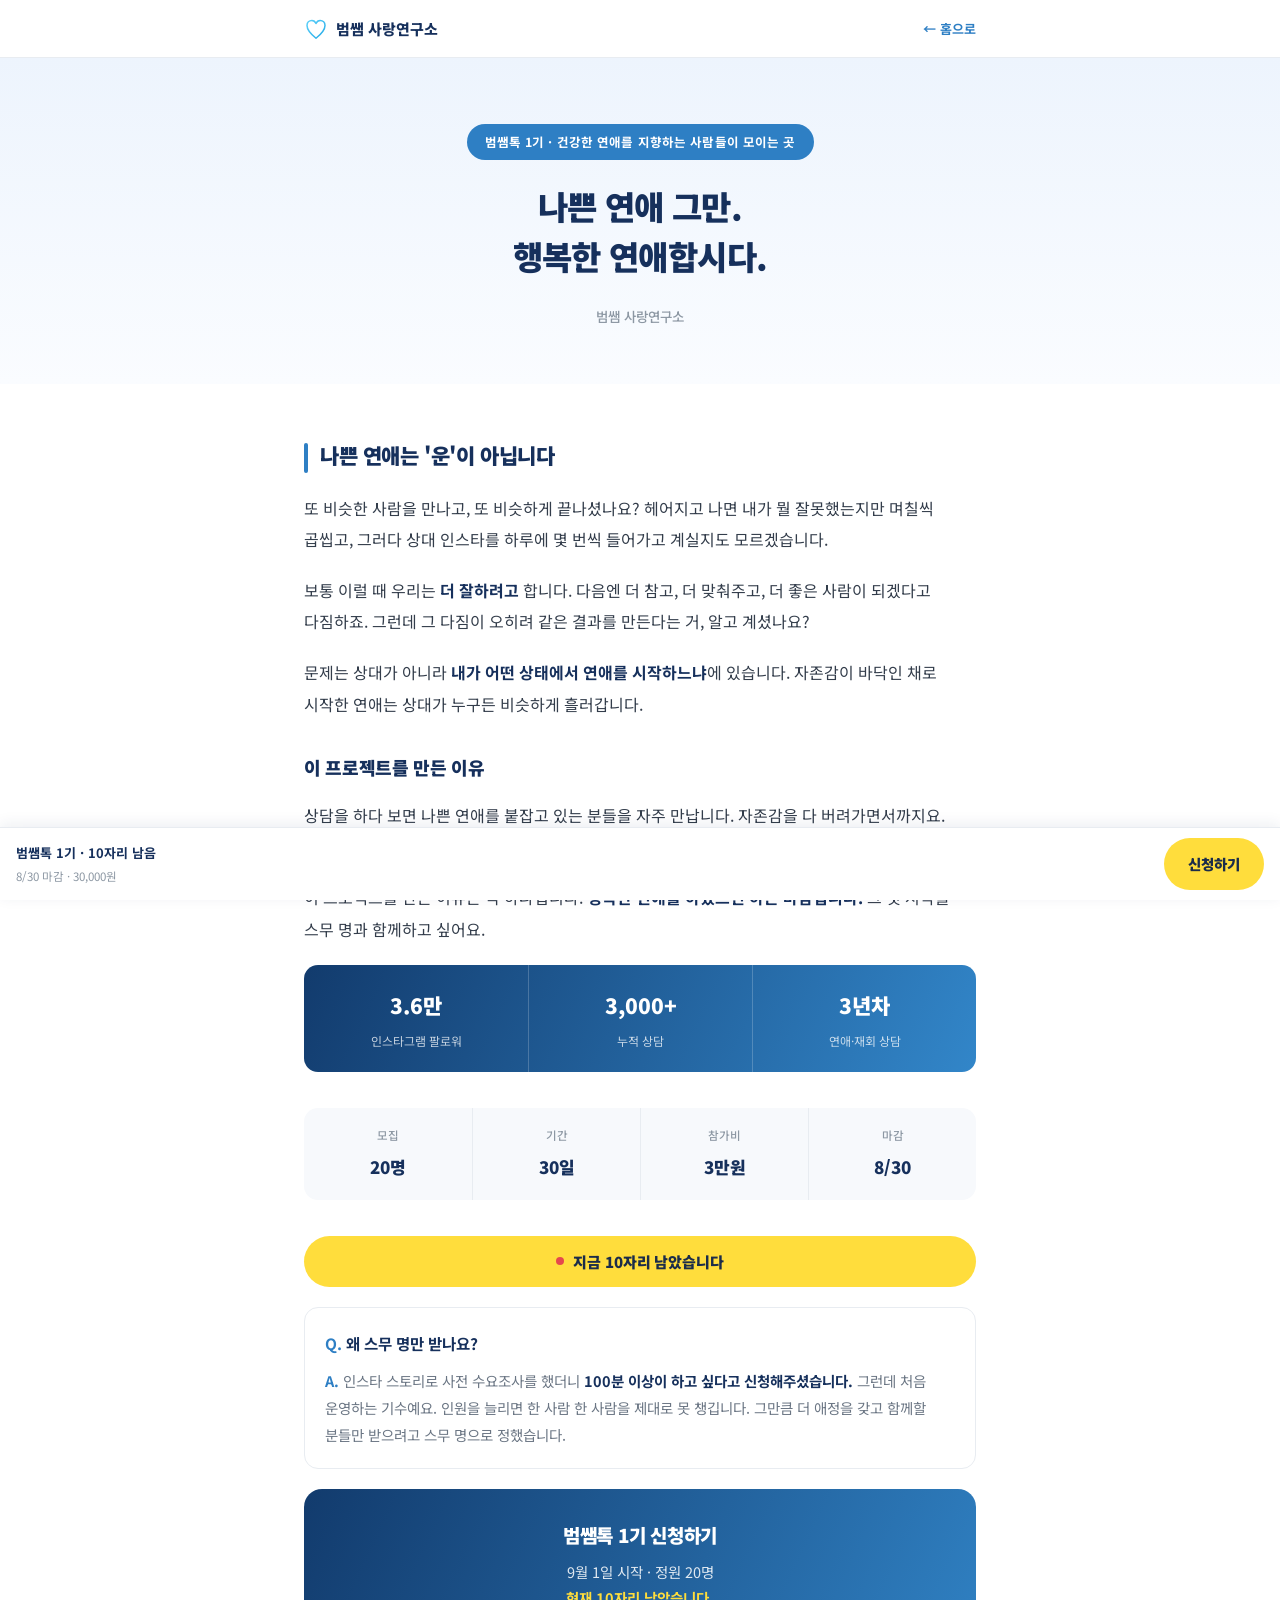
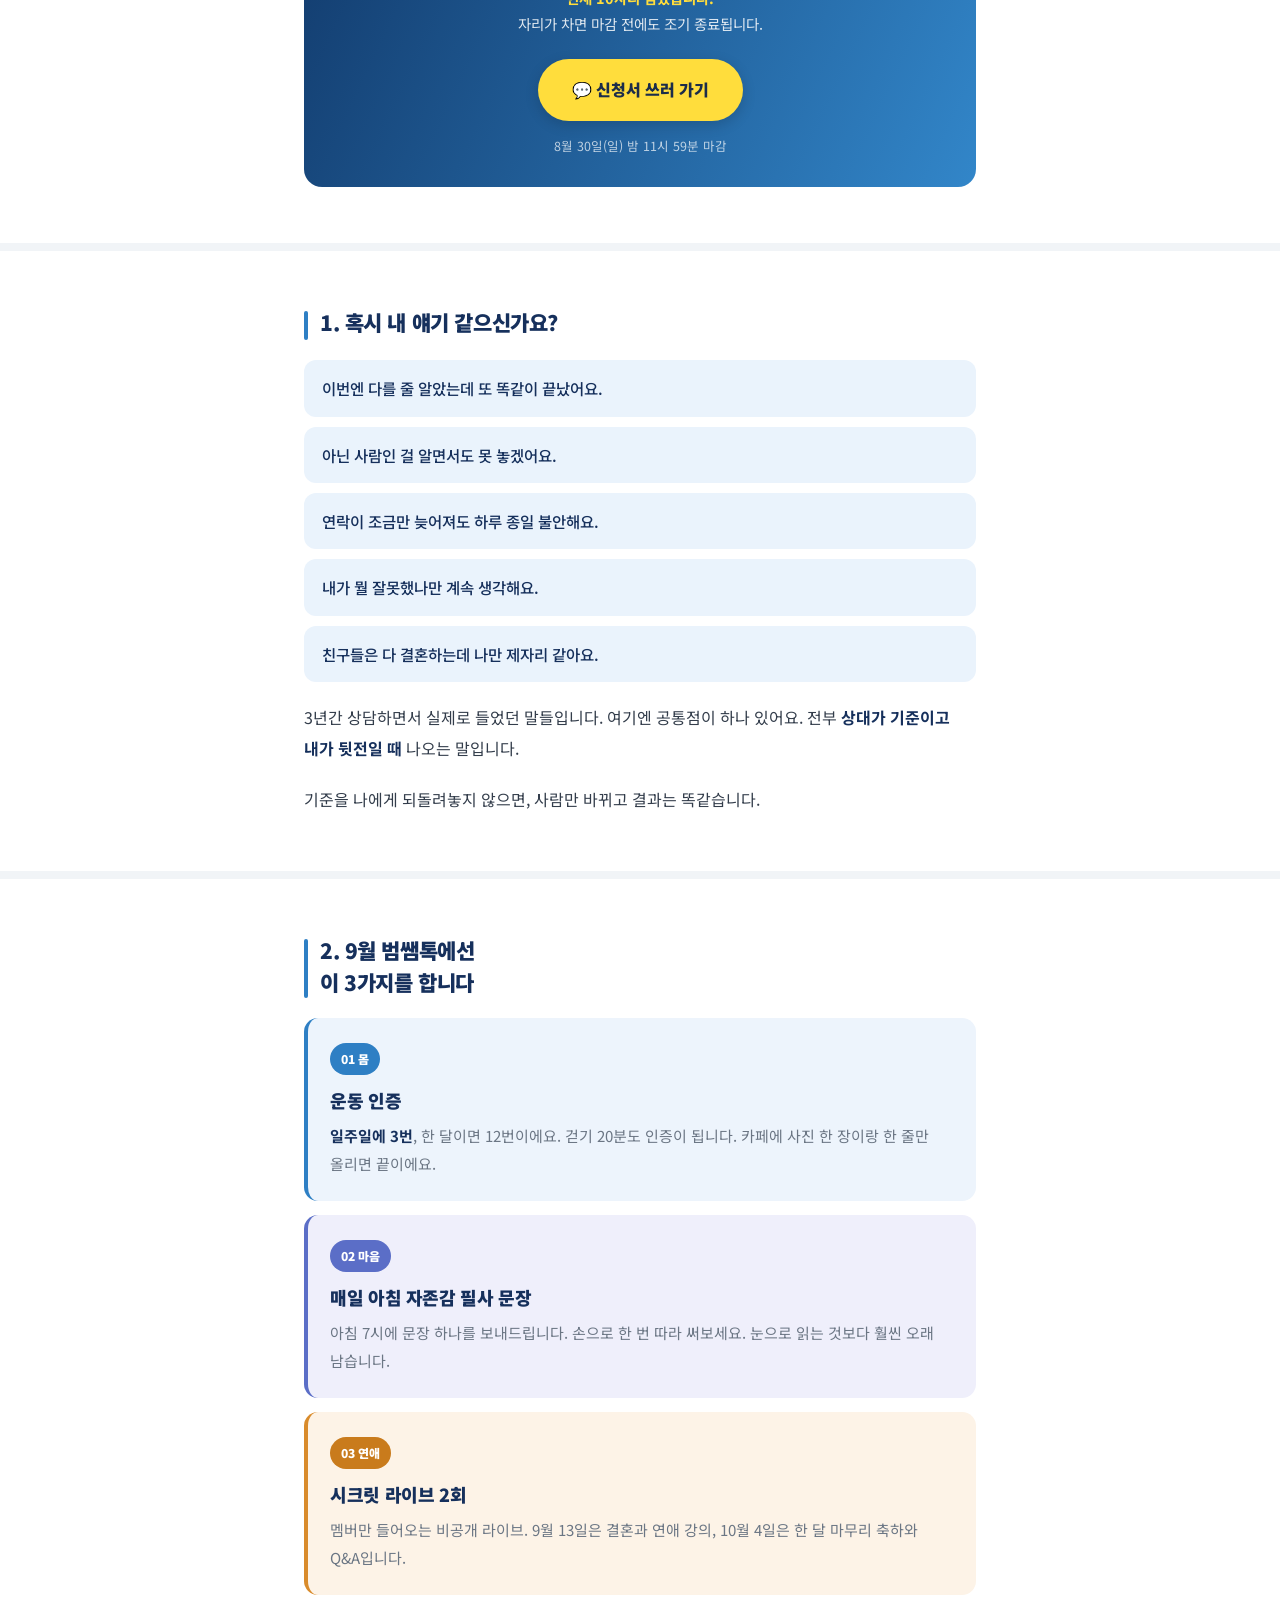
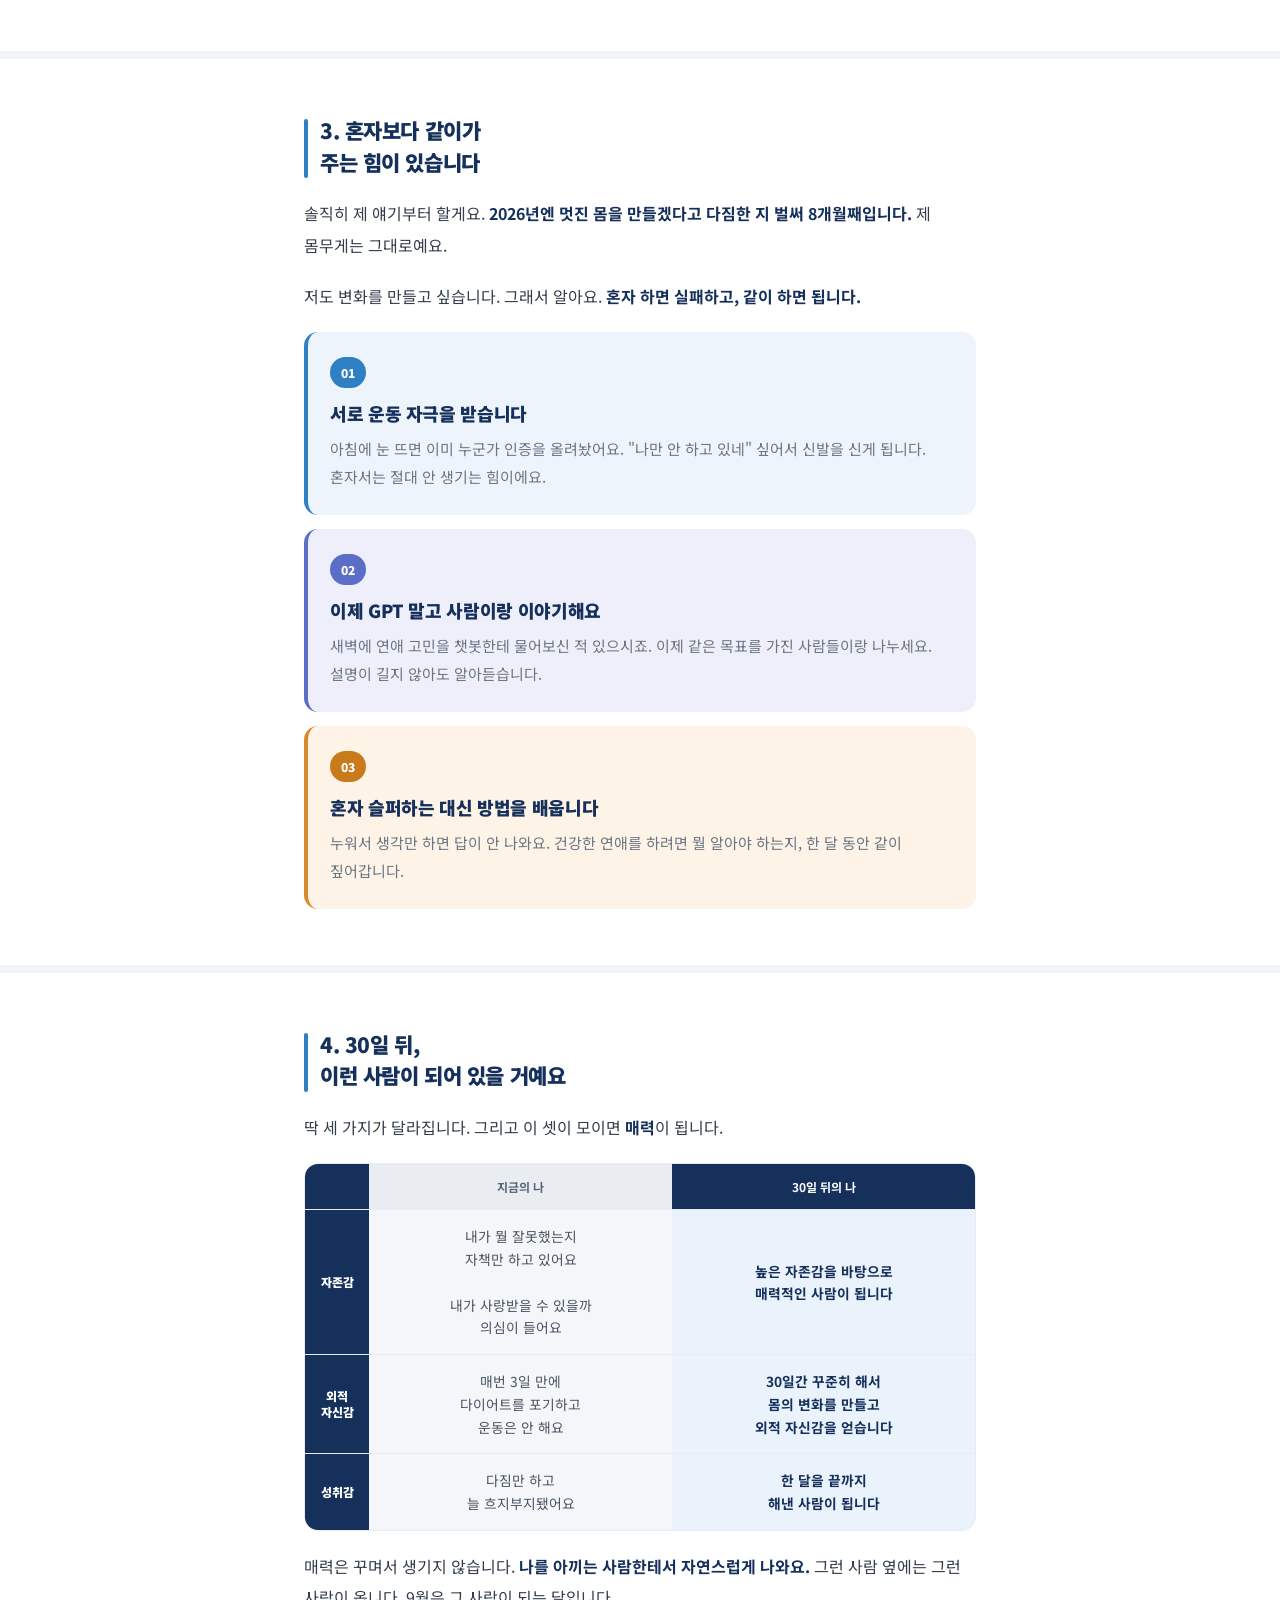
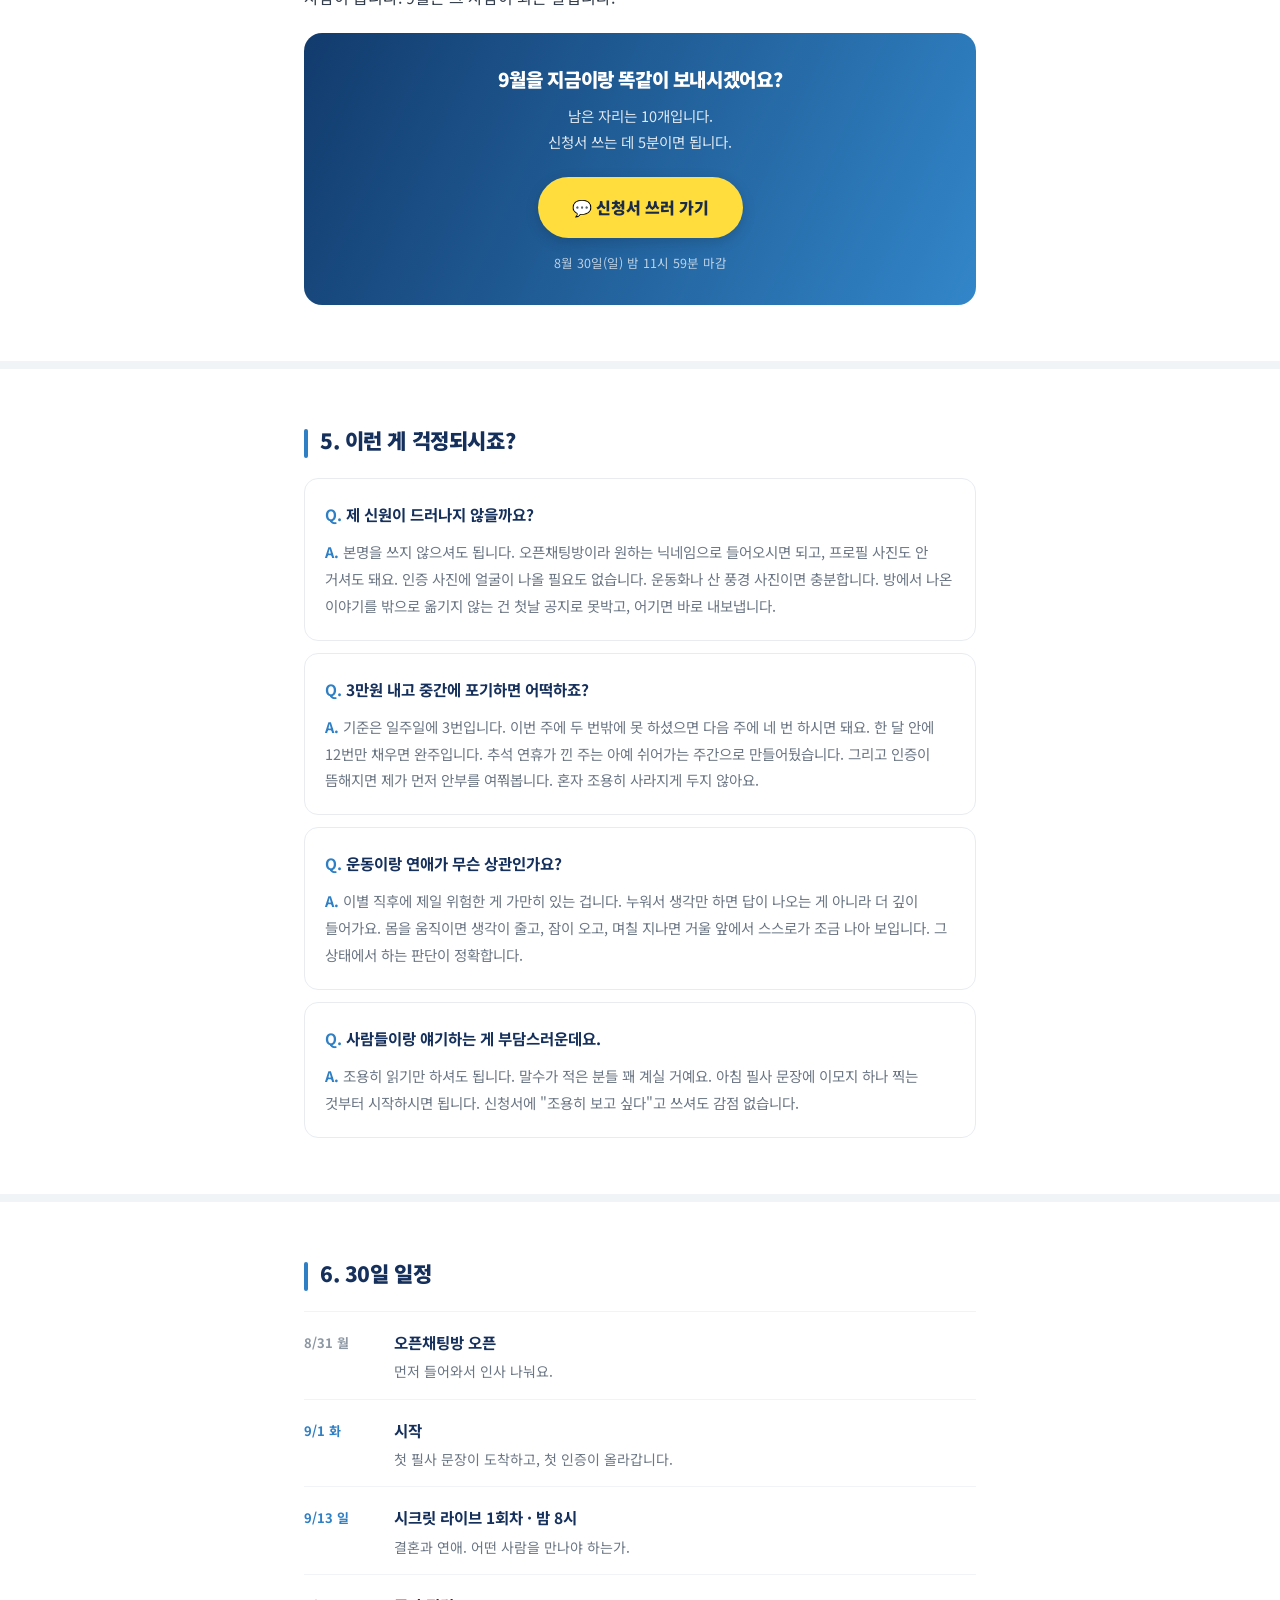
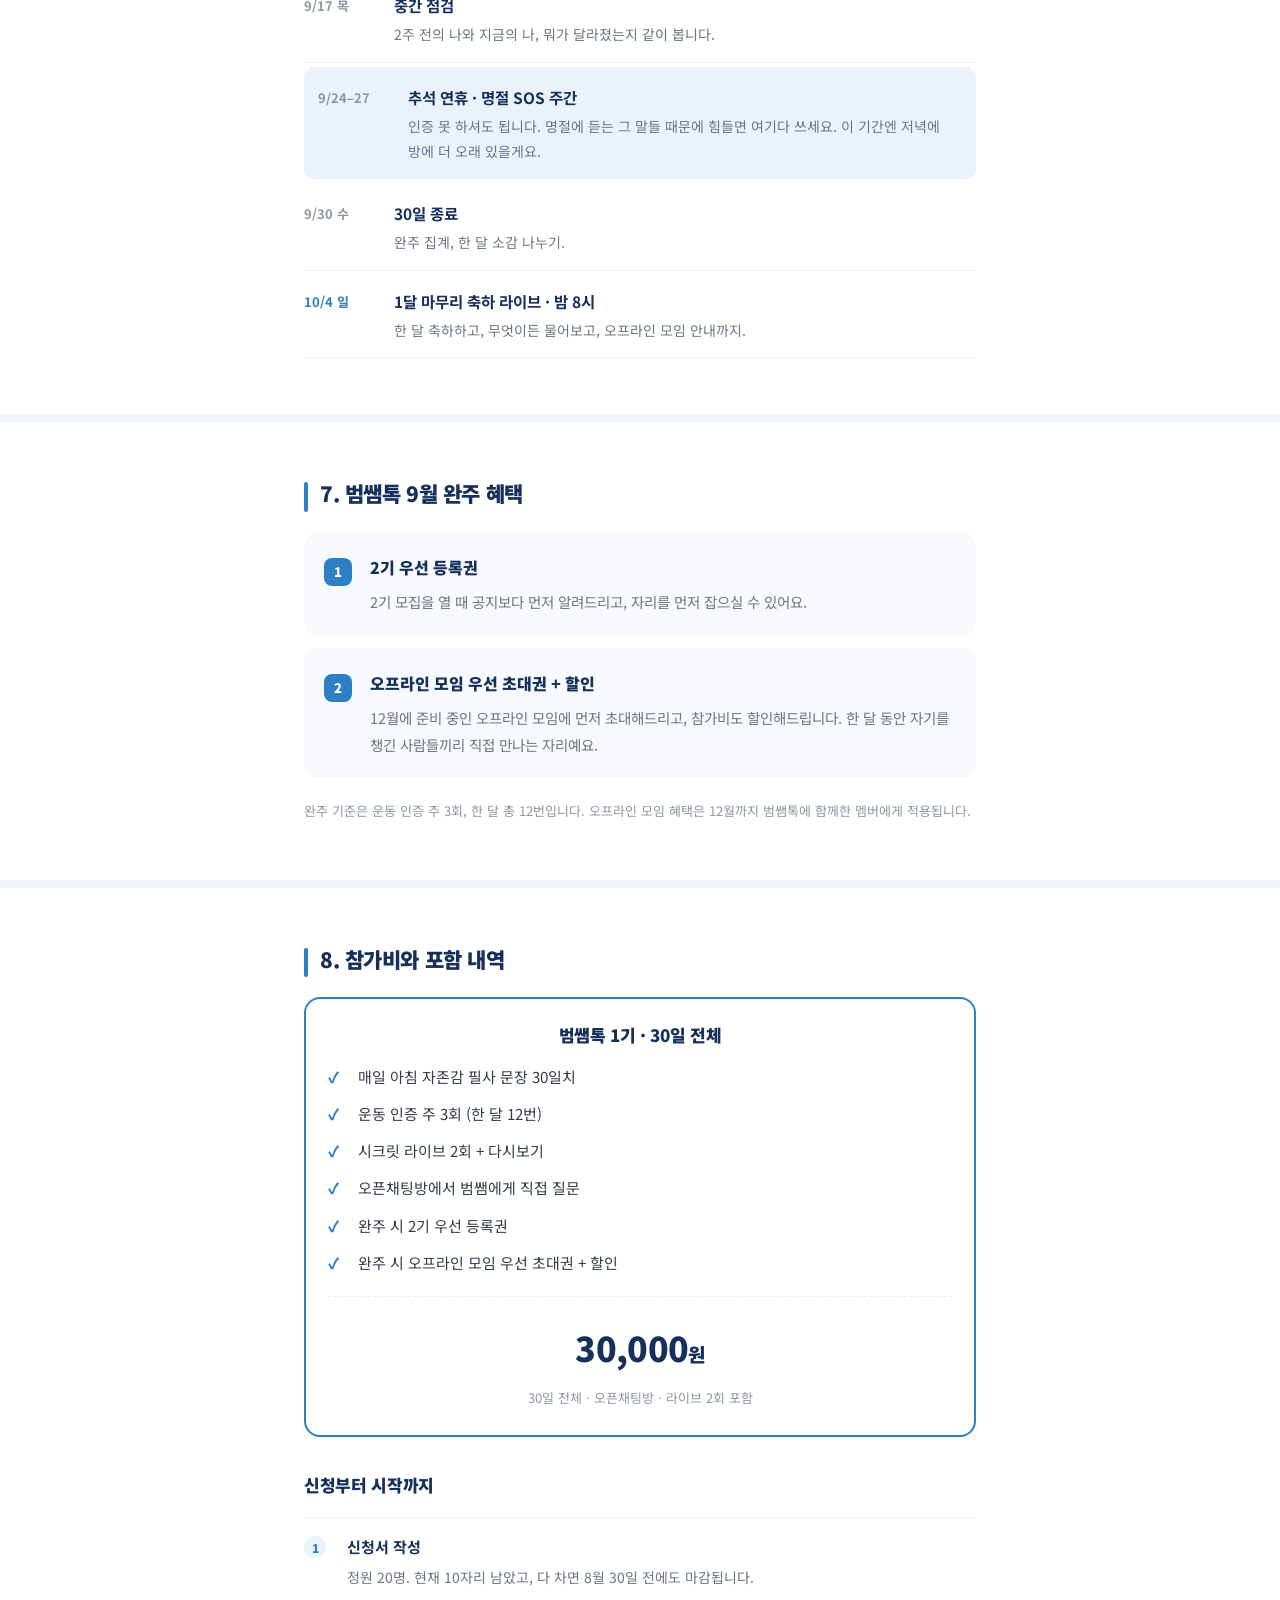
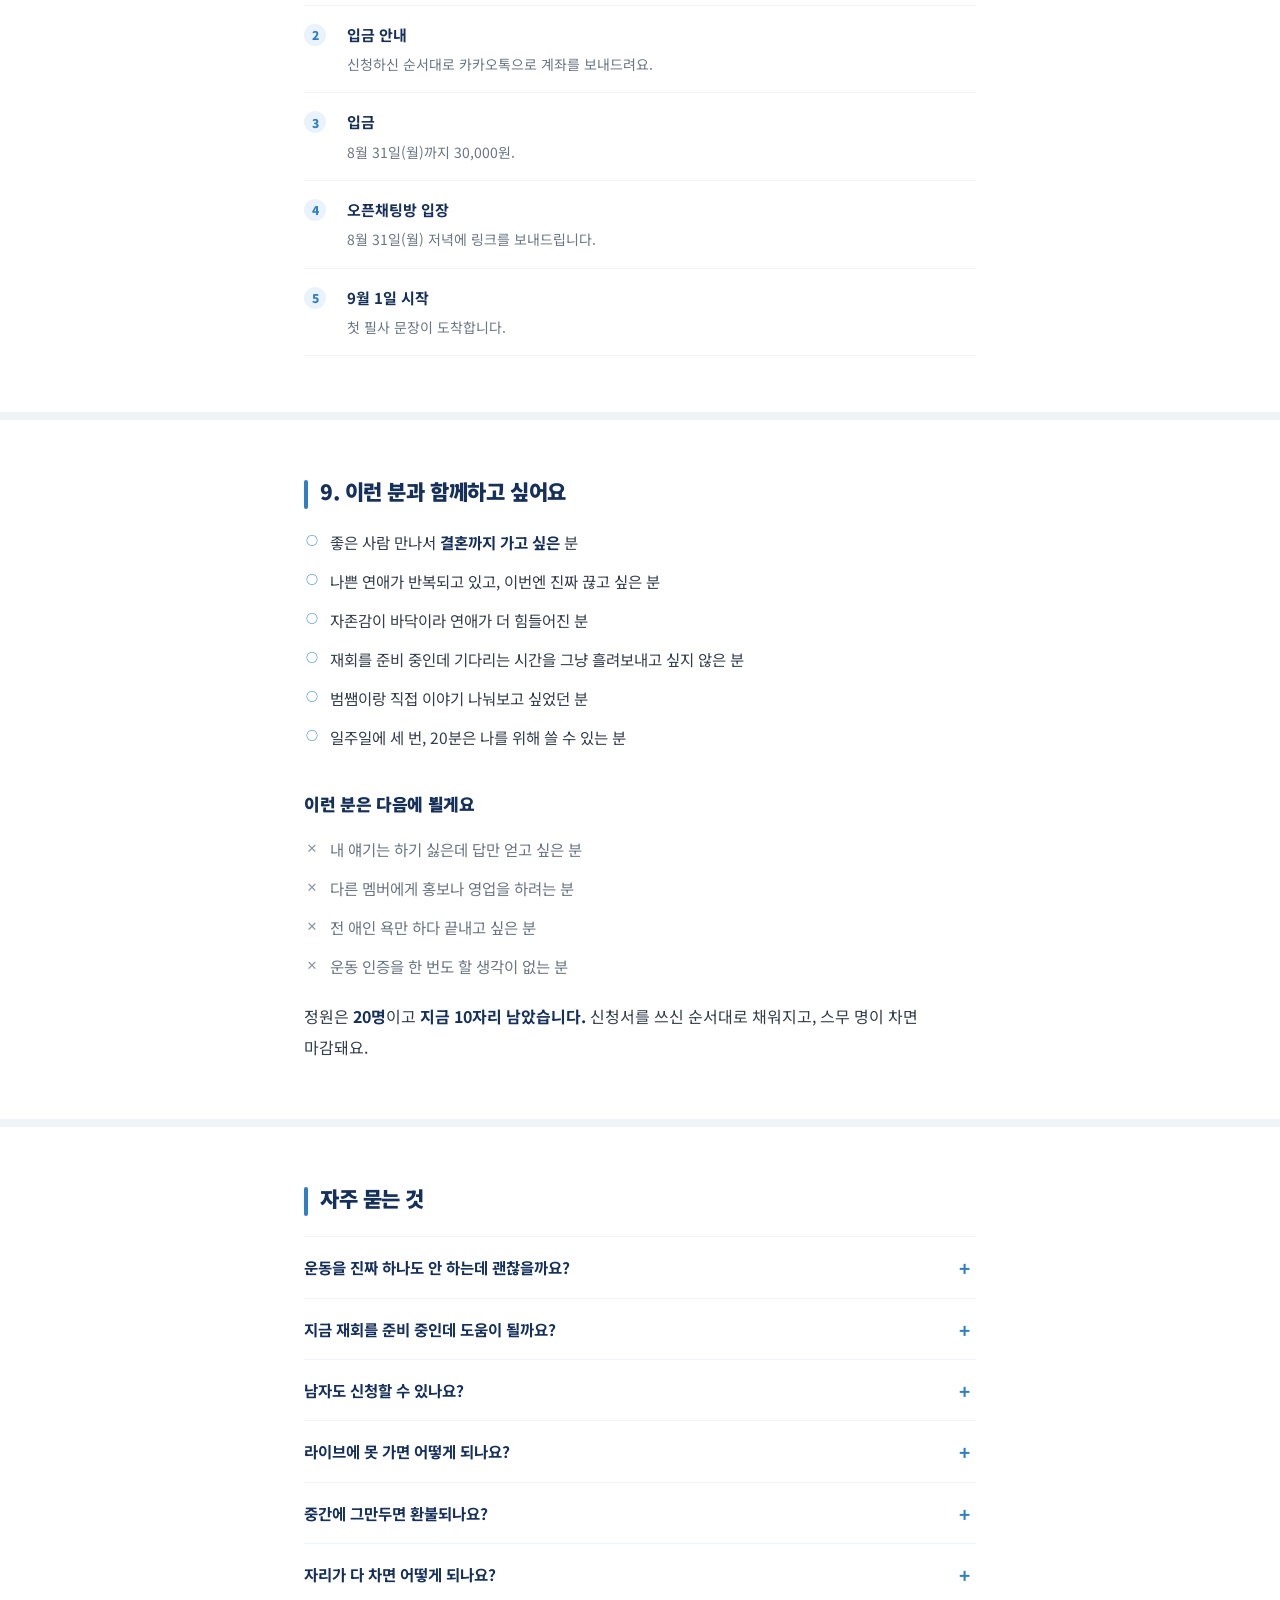
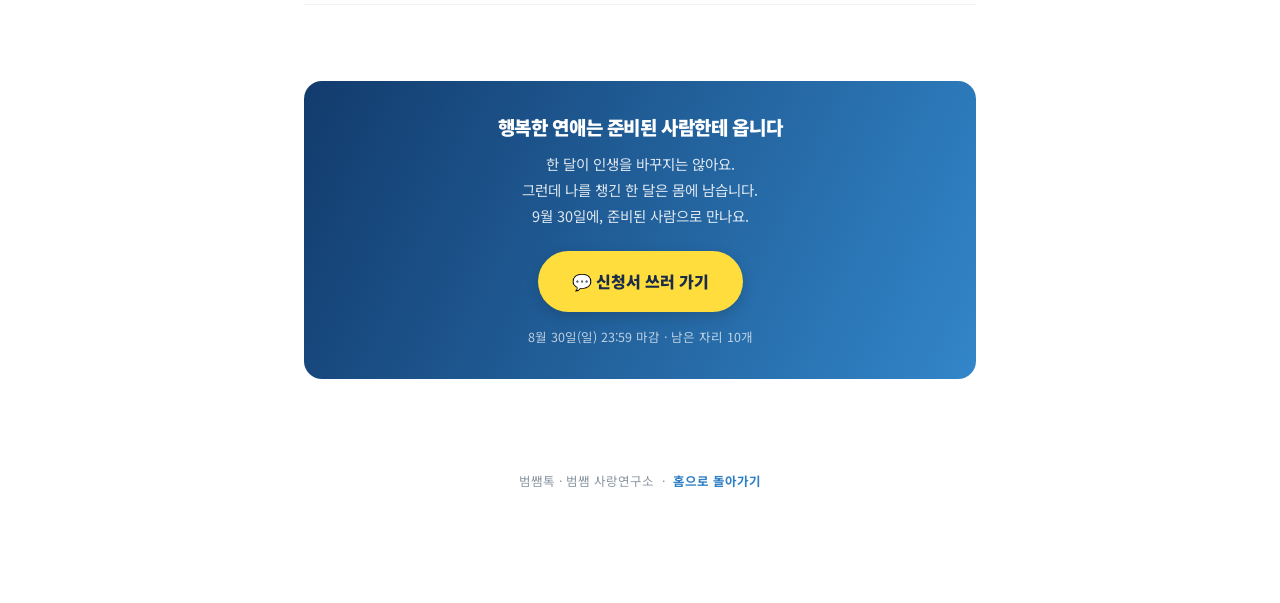
==== beomssamtalk.html @ 6a536688 "범쌤톡 1기 상세페이지 신규 등록 (홈 프로모 배너 + 메뉴 링크 추가)" ====
<!doctype html>
<html lang="ko">
<head>
<meta charset="utf-8">
<meta name="viewport" content="width=device-width,initial-scale=1">
<title>범쌤톡 1기 | 범쌤 사랑연구소</title>
<meta name="description" content="나쁜 연애 그만. 행복한 연애합시다. 범쌤톡 1기 — 30일 자존감 회복 챌린지. 정원 20명, 참가비 3만원.">
<link rel="preconnect" href="https://fonts.googleapis.com">
<link rel="preconnect" href="https://fonts.gstatic.com" crossorigin>
<link rel="stylesheet" href="https://fonts.googleapis.com/css2?family=Noto+Sans+KR:wght@400;500;700;900&display=swap">

<style>
:root{
  --bg:#FFFFFF;
  --hero-a:#EDF4FD;
  --hero-b:#FAFCFF;
  --navy:#16305C;
  --navy-deep:#102546;
  --blue:#2E7FC4;
  --blue-soft:#EAF3FC;
  --yellow:#FFDD3C;
  --yellow-ink:#1B2C4A;
  --ink:#333D4B;
  --gray:#6B7684;
  --gray-light:#8C97A3;
  --line:#E8ECF1;
  --line-soft:#F1F4F7;
  --card:#F7F9FC;
  --grad-a:#123B6D;
  --grad-b:#3286C9;
}

*{box-sizing:border-box;}
html{scroll-behavior:smooth;}
body{
  margin:0;background:var(--bg);color:var(--ink);
  font-family:"Noto Sans KR","Apple SD Gothic Neo",system-ui,sans-serif;
  font-weight:400;font-size:16px;line-height:1.95;
  -webkit-font-smoothing:antialiased;word-break:keep-all;
  padding-bottom:82px;
}
p{margin:0;}
h1,h2,h3{margin:0;font-weight:900;color:var(--navy);line-height:1.45;text-wrap:balance;letter-spacing:-.02em;}
strong{font-weight:700;color:var(--navy);}
a{color:inherit;}

/* ---------- 페이지 상단바 (사이트 복귀용) ---------- */
.pagebar{
  position:sticky;top:0;z-index:30;background:rgba(255,255,255,.92);backdrop-filter:blur(8px);
  border-bottom:1px solid var(--line);
}
.pagebar__inner{
  max-width:720px;margin:0 auto;padding:14px 24px;
  display:flex;align-items:center;justify-content:space-between;gap:12px;
}
.pagebar__brand{display:flex;align-items:center;gap:8px;text-decoration:none;color:var(--navy);font-weight:800;font-size:15px;}
.pagebar__brand svg{width:24px;height:24px;flex:none;}
.pagebar__back{font-size:13px;font-weight:700;color:var(--blue);text-decoration:none;white-space:nowrap;}

.wrap{max-width:720px;margin:0 auto;padding:0 24px;}
.blk{display:flex;flex-direction:column;gap:20px;}
.blk-sm{display:flex;flex-direction:column;gap:12px;}
section{padding:56px 0;}
.sep{height:8px;background:var(--line-soft);}

/* ---------- hero ---------- */
.hero{
  background:linear-gradient(180deg,var(--hero-a) 0%,var(--hero-b) 100%);
  padding:66px 24px 54px;text-align:center;
}
.hero h1{font-size:33px;line-height:1.5;}
.hero .who{
  margin-top:22px;font-size:13.5px;color:var(--gray-light);font-weight:500;
}
.hero .badge{
  display:inline-block;margin-bottom:22px;padding:8px 18px;border-radius:100px;
  background:var(--blue);color:#fff;font-size:12.5px;font-weight:700;letter-spacing:.01em;
  line-height:1.6;max-width:100%;
}
@media (max-width:420px){ .hero .badge{font-size:11.5px;padding:8px 14px;} }
@media (max-width:560px){ .hero h1{font-size:25px;} .hero{padding:52px 22px 44px;} }

/* ---------- section title ---------- */
.stitle{
  display:flex;align-items:flex-start;gap:12px;font-size:21px;font-weight:900;
  color:var(--navy);line-height:1.5;letter-spacing:-.02em;
}
.stitle::before{
  content:"";flex:none;width:4px;align-self:stretch;min-height:1.4em;
  background:var(--blue);border-radius:2px;margin-top:.18em;
}
@media (max-width:560px){ .stitle{font-size:19px;} }

/* ---------- cta box ---------- */
.ctabox{
  background:linear-gradient(115deg,var(--grad-a) 0%,var(--grad-b) 100%);
  border-radius:18px;padding:32px 26px 30px;text-align:center;
}
.ctabox h3{color:#fff;font-size:19px;font-weight:900;}
.ctabox p{margin-top:10px;color:rgba(255,255,255,.86);font-size:14.5px;line-height:1.8;}
.ybtn{
  display:inline-flex;align-items:center;justify-content:center;gap:8px;
  margin-top:22px;background:var(--yellow);color:var(--yellow-ink);
  font-weight:900;font-size:16px;padding:15px 34px;border-radius:100px;
  text-decoration:none;transition:transform .18s ease,box-shadow .18s ease;
  box-shadow:0 4px 14px rgba(0,0,0,.16);
}
.ybtn:hover{transform:translateY(-2px);box-shadow:0 8px 20px rgba(0,0,0,.22);}
.ybtn:focus-visible{outline:3px solid #fff;outline-offset:2px;}
.ctabox .tiny{margin-top:14px;font-size:12.5px;color:rgba(255,255,255,.7);}

/* ---------- seats left ---------- */
.seats{
  display:flex;align-items:center;justify-content:center;gap:9px;
  background:var(--yellow);color:var(--yellow-ink);
  border-radius:100px;padding:11px 20px;font-size:15px;font-weight:900;
  letter-spacing:-.01em;
}
.seats .dot{
  width:8px;height:8px;border-radius:50%;background:#E5484D;flex:none;
  animation:blip 1.6s ease-in-out infinite;
}
@keyframes blip{0%,100%{opacity:1}50%{opacity:.35}}
@media (prefers-reduced-motion: reduce){ .seats .dot{animation:none;} }

/* ---------- info strip ---------- */
.strip{
  display:grid;grid-template-columns:repeat(4,1fr);
  background:var(--card);border-radius:14px;overflow:hidden;
}
.strip div{padding:16px 8px;text-align:center;}
.strip div + div{border-left:1px solid var(--line);}
.strip dt{font-size:11.5px;color:var(--gray-light);font-weight:500;}
.strip dd{margin:4px 0 0;font-size:17px;font-weight:900;color:var(--navy);}
@media (max-width:560px){
  .strip{grid-template-columns:repeat(2,1fr);}
  .strip div:nth-child(3){border-left:none;}
  .strip div:nth-child(n+3){border-top:1px solid var(--line);}
}

/* ---------- quote lines ---------- */
.qline{
  background:var(--blue-soft);border-radius:12px;padding:15px 18px;
  font-size:15.5px;font-weight:500;color:var(--navy);line-height:1.7;
}
.qline + .qline{margin-top:10px;}

/* ---------- numbered cards ---------- */
.ncards{display:flex;flex-direction:column;gap:14px;}
.ncard{
  background:var(--card);border-radius:14px;padding:24px 22px;
}
.ncard .n{
  display:inline-block;background:var(--navy);color:#fff;
  font-size:12px;font-weight:900;padding:4px 11px;border-radius:100px;
}
.ncard h3{margin-top:12px;font-size:18px;}
.ncard p{margin-top:9px;font-size:15px;color:var(--gray);line-height:1.85;}

/* ---------- card color variants ---------- */
.ncard{border-left:4px solid transparent;}
.ncard.c1{background:#EDF4FC;border-left-color:#2E7FC4;}
.ncard.c1 .n{background:#2E7FC4;}
.ncard.c2{background:#EFEFFB;border-left-color:#5B6EC7;}
.ncard.c2 .n{background:#5B6EC7;}
.ncard.c3{background:#FDF3E7;border-left-color:#D98B2B;}
.ncard.c3 .n{background:#C97B1C;}

/* ---------- before after ---------- */
.ba{border:1px solid var(--line);border-radius:14px;overflow:hidden;}
.ba-h{display:grid;grid-template-columns:64px 1fr 1fr;}
.ba-h span{padding:11px 8px;text-align:center;font-size:12px;font-weight:700;}
.ba-h span:nth-child(1){background:var(--navy);}
.ba-h span:nth-child(2){background:#E9EDF2;color:#5A6675;}
.ba-h span:nth-child(3){background:var(--navy);color:#fff;}
.ba-r{display:grid;grid-template-columns:64px 1fr 1fr;border-top:1px solid var(--line);}
.ba-r > div{padding:15px 12px;font-size:13.8px;line-height:1.65;text-align:center;display:flex;align-items:center;justify-content:center;}
.ba-r > div:nth-child(1){
  background:var(--navy);color:#fff;font-size:12px;font-weight:900;
  display:flex;align-items:center;justify-content:center;text-align:center;line-height:1.35;
}
.ba-r > div:nth-child(2){color:#4A5563;background:#F4F6F9;}
.ba-r > div:nth-child(3){color:var(--navy);font-weight:700;background:var(--blue-soft);}
@media (max-width:560px){
  .ba-h{grid-template-columns:52px 1fr 1fr;}
  .ba-r{grid-template-columns:52px 1fr 1fr;}
  .ba-r > div{font-size:12.6px;padding:12px 9px;}
  .ba-r > div:nth-child(1){font-size:11px;}
  .ba-h span{font-size:11px;}
}

/* ---------- timeline ---------- */
.tl{display:flex;flex-direction:column;}
.tl-r{display:grid;grid-template-columns:76px 1fr;gap:14px;padding:15px 0;border-bottom:1px solid var(--line-soft);}
.tl-r:first-child{border-top:1px solid var(--line-soft);}
.tl-d{font-size:13px;font-weight:700;color:var(--gray-light);padding-top:3px;}
.tl-b b{display:block;font-size:15.5px;font-weight:700;color:var(--navy);}
.tl-b span{display:block;font-size:14px;color:var(--gray);margin-top:2px;line-height:1.75;}
.tl-r.key .tl-d{color:var(--blue);}
.tl-r.rest{background:var(--blue-soft);border-radius:10px;padding:15px 14px;border-bottom-color:transparent;margin:4px 0;}

/* ---------- worry ---------- */
.worry{display:flex;flex-direction:column;gap:12px;}
.worry-i{border:1px solid var(--line);border-radius:14px;padding:20px 20px;}
.worry-i .q{font-size:15.5px;font-weight:700;color:var(--navy);}
.worry-i .q::before{content:"Q. ";color:var(--blue);}
.worry-i .a{margin-top:10px;font-size:14.5px;color:var(--gray);line-height:1.85;}
.worry-i .a::before{content:"A. ";color:var(--blue);font-weight:700;}

/* ---------- benefit ---------- */
.bene{display:flex;flex-direction:column;gap:12px;}
.bene-i{background:var(--card);border-radius:14px;padding:20px;display:grid;grid-template-columns:34px 1fr;gap:12px;}
.bene-i .ic{width:28px;height:28px;border-radius:8px;background:var(--blue);color:#fff;font-size:13px;font-weight:900;display:flex;align-items:center;justify-content:center;}
.bene-i b{display:block;font-size:16px;color:var(--navy);font-weight:900;}
.bene-i span{display:block;margin-top:6px;font-size:14.5px;color:var(--gray);line-height:1.85;}

/* ---------- include list ---------- */
.inc{border:2px solid var(--blue);border-radius:16px;padding:24px 22px;}
.inc h3{font-size:17px;text-align:center;}
.inc ul{list-style:none;padding:0;margin:16px 0 0;display:flex;flex-direction:column;gap:11px;}
.inc li{display:grid;grid-template-columns:20px 1fr;gap:10px;font-size:15px;line-height:1.75;}
.inc li::before{content:"✓";color:var(--blue);font-weight:900;}
.inc .price{margin-top:20px;padding-top:18px;border-top:1px dashed var(--line);text-align:center;}
.inc .price .amt{font-size:34px;font-weight:900;color:var(--navy);letter-spacing:-.02em;}
.inc .price .amt span{font-size:19px;}
.inc .price .note{font-size:13px;color:var(--gray-light);margin-top:4px;}

/* ---------- plain lists ---------- */
.plist{list-style:none;padding:0;margin:0;display:flex;flex-direction:column;gap:11px;}
.plist li{display:flex;align-items:flex-start;gap:10px;font-size:15.5px;line-height:1.8;}
.plist .bl{flex:none;width:16px;text-align:center;color:var(--blue);font-weight:700;font-size:12px;line-height:1.9;}
.plist.no .bl{color:var(--gray-light);font-size:13px;}
.plist.no li{color:var(--gray);}

/* ---------- steps ---------- */
.steps{counter-reset:s;display:flex;flex-direction:column;}
.step{counter-increment:s;display:grid;grid-template-columns:30px 1fr;gap:13px;padding:14px 0;border-bottom:1px solid var(--line-soft);}
.step:first-child{border-top:1px solid var(--line-soft);}
.step::before{
  content:counter(s);width:22px;height:22px;border-radius:50%;background:var(--blue-soft);
  color:var(--blue);font-size:12px;font-weight:900;display:flex;align-items:center;justify-content:center;margin-top:4px;
}
.step b{display:block;font-size:15px;font-weight:700;color:var(--navy);}
.step span{display:block;font-size:14px;color:var(--gray);margin-top:2px;}

/* ---------- host ---------- */
.hstat{
  display:grid;grid-template-columns:repeat(3,1fr);
  background:linear-gradient(115deg,var(--grad-a) 0%,var(--grad-b) 100%);
  border-radius:14px;overflow:hidden;
}
.hstat div{padding:20px 6px;text-align:center;}
.hstat div + div{border-left:1px solid rgba(255,255,255,.2);}
.hstat b{display:block;font-size:21px;font-weight:900;color:#fff;}
.hstat span{display:block;font-size:12px;color:rgba(255,255,255,.75);margin-top:3px;}

/* ---------- faq ---------- */
details{border-bottom:1px solid var(--line-soft);}
details:first-of-type{border-top:1px solid var(--line-soft);}
summary{cursor:pointer;padding:17px 32px 17px 0;position:relative;font-size:15.5px;font-weight:700;color:var(--navy);list-style:none;line-height:1.7;}
summary::-webkit-details-marker{display:none;}
summary::after{content:"+";position:absolute;right:6px;top:15px;color:var(--blue);font-size:19px;font-weight:700;transition:transform .22s ease;}
details[open] summary::after{transform:rotate(45deg);}
summary:focus-visible{outline:2px solid var(--blue);outline-offset:2px;}
details .ans{padding:0 0 20px;font-size:14.5px;color:var(--gray);line-height:1.9;}

/* ---------- sticky ---------- */
.sticky{
  position:fixed;left:0;right:0;bottom:0;z-index:20;background:var(--bg);
  border-top:1px solid var(--line);padding:10px 16px;display:flex;align-items:center;gap:12px;
  box-shadow:0 -3px 14px rgba(22,48,92,.08);
}
.sticky .i{flex:1;min-width:0;}
.sticky .i b{display:block;font-size:13px;font-weight:700;color:var(--navy);white-space:nowrap;overflow:hidden;text-overflow:ellipsis;}
.sticky .i span{display:block;font-size:11.5px;color:var(--gray-light);}
.sticky .ybtn{margin-top:0;padding:12px 24px;font-size:14.5px;flex:none;box-shadow:none;}

footer.pagefoot{padding:34px 0 28px;text-align:center;}
footer.pagefoot p{font-size:12.5px;color:var(--gray-light);}
footer.pagefoot a{color:var(--blue);font-weight:700;text-decoration:none;}
@media (prefers-reduced-motion: reduce){*{transition:none !important;}}
</style>
</head>
<body>

<div class="pagebar">
  <div class="pagebar__inner">
    <a class="pagebar__brand" href="index.html">
      <svg viewBox="0 0 104 104"><defs><linearGradient id="ptLogo" x1="0" y1="0" x2="1" y2="1"><stop offset="0" stop-color="#5BD0FA"/><stop offset="1" stop-color="#23A9E6"/></linearGradient></defs>
      <path d="M52 92 C24 70 13 54 13 37 C13 24 22 15 34 15 C43 15 49 21 52 28 C55 21 61 15 70 15 C82 15 91 24 91 37 C91 54 80 70 52 92 Z" fill="none" stroke="url(#ptLogo)" stroke-width="6.5" stroke-linejoin="round" stroke-linecap="round"/></svg>
      범쌤 사랑연구소
    </a>
    <a class="pagebar__back" href="index.html">← 홈으로</a>
  </div>
</div>

<header class="hero">
  <span class="badge">범쌤톡 1기 · 건강한 연애를 지향하는 사람들이 모이는 곳</span>
  <h1>나쁜 연애 그만.<br>행복한 연애합시다.</h1>
  <p class="who">범쌤 사랑연구소</p>
</header>

<section>
  <div class="wrap blk">
    <h2 class="stitle">나쁜 연애는 '운'이 아닙니다</h2>
    <p>또 비슷한 사람을 만나고, 또 비슷하게 끝나셨나요? 헤어지고 나면 내가 뭘 잘못했는지만 며칠씩 곱씹고, 그러다 상대 인스타를 하루에 몇 번씩 들어가고 계실지도 모르겠습니다.</p>
    <p>보통 이럴 때 우리는 <strong>더 잘하려고</strong> 합니다. 다음엔 더 참고, 더 맞춰주고, 더 좋은 사람이 되겠다고 다짐하죠. 그런데 그 다짐이 오히려 같은 결과를 만든다는 거, 알고 계셨나요?</p>
    <p>문제는 상대가 아니라 <strong>내가 어떤 상태에서 연애를 시작하느냐</strong>에 있습니다. 자존감이 바닥인 채로 시작한 연애는 상대가 누구든 비슷하게 흘러갑니다.</p>
    <h3 style="margin-top:14px;font-size:18px;">이 프로젝트를 만든 이유</h3>
    <p>상담을 하다 보면 나쁜 연애를 붙잡고 있는 분들을 자주 만납니다. 자존감을 다 버려가면서까지요. 그럴 때마다 너무 안타까웠어요.</p>
    <p>이 프로젝트를 만든 이유는 딱 하나입니다. <strong>행복한 연애를 하셨으면 하는 바람입니다.</strong> 그 첫 시작을 스무 명과 함께하고 싶어요.</p>
    <div class="hstat">
      <div><b>3.6만</b><span>인스타그램 팔로워</span></div>
      <div><b>3,000+</b><span>누적 상담</span></div>
      <div><b>3년차</b><span>연애·재회 상담</span></div>
    </div>

    <dl class="strip">
      <div><dt>모집</dt><dd>20명</dd></div>
      <div><dt>기간</dt><dd>30일</dd></div>
      <div><dt>참가비</dt><dd>3만원</dd></div>
      <div><dt>마감</dt><dd>8/30</dd></div>
    </dl>

    <p class="seats"><span class="dot"></span>지금 10자리 남았습니다</p>

    <div class="worry">
      <div class="worry-i">
        <p class="q">왜 스무 명만 받나요?</p>
        <p class="a">인스타 스토리로 사전 수요조사를 했더니 <strong>100분 이상이 하고 싶다고 신청해주셨습니다.</strong> 그런데 처음 운영하는 기수예요. 인원을 늘리면 한 사람 한 사람을 제대로 못 챙깁니다. 그만큼 더 애정을 갖고 함께할 분들만 받으려고 스무 명으로 정했습니다.</p>
      </div>
    </div>

    <div class="ctabox">
      <h3>범쌤톡 1기 신청하기</h3>
      <p>9월 1일 시작 · 정원 20명<br><strong style="color:var(--yellow)">현재 10자리 남았습니다.</strong><br>자리가 차면 마감 전에도 조기 종료됩니다.</p>
      <a class="ybtn" href="https://forms.gle/3FQ2qoUuydYgxQr87" target="_blank" rel="noopener">💬 신청서 쓰러 가기</a>
      <p class="tiny">8월 30일(일) 밤 11시 59분 마감</p>
    </div>
  </div>
</section>

<div class="sep"></div>

<section>
  <div class="wrap blk">
    <h2 class="stitle">1. 혹시 내 얘기 같으신가요?</h2>
    <div>
      <p class="qline">이번엔 다를 줄 알았는데 또 똑같이 끝났어요.</p>
      <p class="qline">아닌 사람인 걸 알면서도 못 놓겠어요.</p>
      <p class="qline">연락이 조금만 늦어져도 하루 종일 불안해요.</p>
      <p class="qline">내가 뭘 잘못했나만 계속 생각해요.</p>
      <p class="qline">친구들은 다 결혼하는데 나만 제자리 같아요.</p>
    </div>
    <p>3년간 상담하면서 실제로 들었던 말들입니다. 여기엔 공통점이 하나 있어요. 전부 <strong>상대가 기준이고 내가 뒷전일 때</strong> 나오는 말입니다.</p>
    <p>기준을 나에게 되돌려놓지 않으면, 사람만 바뀌고 결과는 똑같습니다.</p>
  </div>
</section>

<div class="sep"></div>

<section>
  <div class="wrap blk">
    <h2 class="stitle">2. 9월 범쌤톡에선<br>이 3가지를 합니다</h2>

    <div class="ncards">
      <article class="ncard c1">
        <span class="n">01 몸</span>
        <h3>운동 인증</h3>
        <p><strong>일주일에 3번</strong>, 한 달이면 12번이에요. 걷기 20분도 인증이 됩니다. 카페에 사진 한 장이랑 한 줄만 올리면 끝이에요.</p>
      </article>

      <article class="ncard c2">
        <span class="n">02 마음</span>
        <h3>매일 아침 자존감 필사 문장</h3>
        <p>아침 7시에 문장 하나를 보내드립니다. 손으로 한 번 따라 써보세요. 눈으로 읽는 것보다 훨씬 오래 남습니다.</p>
      </article>

      <article class="ncard c3">
        <span class="n">03 연애</span>
        <h3>시크릿 라이브 2회</h3>
        <p>멤버만 들어오는 비공개 라이브. 9월 13일은 결혼과 연애 강의, 10월 4일은 한 달 마무리 축하와 Q&amp;A입니다.</p>
      </article>
    </div>
  </div>
</section>

<div class="sep"></div>

<section>
  <div class="wrap blk">
    <h2 class="stitle">3. 혼자보다 같이가<br>주는 힘이 있습니다</h2>
    <p>솔직히 제 얘기부터 할게요. <strong>2026년엔 멋진 몸을 만들겠다고 다짐한 지 벌써 8개월째입니다.</strong> 제 몸무게는 그대로예요.</p>
    <p>저도 변화를 만들고 싶습니다. 그래서 알아요. <strong>혼자 하면 실패하고, 같이 하면 됩니다.</strong></p>

    <div class="ncards">
      <article class="ncard c1">
        <span class="n">01</span>
        <h3>서로 운동 자극을 받습니다</h3>
        <p>아침에 눈 뜨면 이미 누군가 인증을 올려놨어요. "나만 안 하고 있네" 싶어서 신발을 신게 됩니다. 혼자서는 절대 안 생기는 힘이에요.</p>
      </article>
      <article class="ncard c2">
        <span class="n">02</span>
        <h3>이제 GPT 말고 사람이랑 이야기해요</h3>
        <p>새벽에 연애 고민을 챗봇한테 물어보신 적 있으시죠. 이제 같은 목표를 가진 사람들이랑 나누세요. 설명이 길지 않아도 알아듣습니다.</p>
      </article>
      <article class="ncard c3">
        <span class="n">03</span>
        <h3>혼자 슬퍼하는 대신 방법을 배웁니다</h3>
        <p>누워서 생각만 하면 답이 안 나와요. 건강한 연애를 하려면 뭘 알아야 하는지, 한 달 동안 같이 짚어갑니다.</p>
      </article>
    </div>
  </div>
</section>

<div class="sep"></div>

<section>
  <div class="wrap blk">
    <h2 class="stitle">4. 30일 뒤,<br>이런 사람이 되어 있을 거예요</h2>
    <p>딱 세 가지가 달라집니다. 그리고 이 셋이 모이면 <strong>매력</strong>이 됩니다.</p>

    <div class="ba">
      <div class="ba-h"><span></span><span>지금의 나</span><span>30일 뒤의 나</span></div>
      <div class="ba-r">
        <div class="ba-k">자존감</div>
        <div>내가 뭘 잘못했는지<br>자책만 하고 있어요<br><br>내가 사랑받을 수 있을까<br>의심이 들어요</div>
        <div>높은 자존감을 바탕으로<br>매력적인 사람이 됩니다</div>
      </div>
      <div class="ba-r">
        <div class="ba-k">외적<br>자신감</div>
        <div>매번 3일 만에<br>다이어트를 포기하고<br>운동은 안 해요</div>
        <div>30일간 꾸준히 해서<br>몸의 변화를 만들고<br>외적 자신감을 얻습니다</div>
      </div>
      <div class="ba-r">
        <div class="ba-k">성취감</div>
        <div>다짐만 하고<br>늘 흐지부지됐어요</div>
        <div>한 달을 끝까지<br>해낸 사람이 됩니다</div>
      </div>
    </div>

    <p>매력은 꾸며서 생기지 않습니다. <strong>나를 아끼는 사람한테서 자연스럽게 나와요.</strong> 그런 사람 옆에는 그런 사람이 옵니다. 9월은 그 사람이 되는 달입니다.</p>

    <div class="ctabox">
      <h3>9월을 지금이랑 똑같이 보내시겠어요?</h3>
      <p>남은 자리는 10개입니다.<br>신청서 쓰는 데 5분이면 됩니다.</p>
      <a class="ybtn" href="https://forms.gle/3FQ2qoUuydYgxQr87" target="_blank" rel="noopener">💬 신청서 쓰러 가기</a>
      <p class="tiny">8월 30일(일) 밤 11시 59분 마감</p>
    </div>
  </div>
</section>

<div class="sep"></div>

<section>
  <div class="wrap blk">
    <h2 class="stitle">5. 이런 게 걱정되시죠?</h2>
    <div class="worry">
      <div class="worry-i">
        <p class="q">제 신원이 드러나지 않을까요?</p>
        <p class="a">본명을 쓰지 않으셔도 됩니다. 오픈채팅방이라 원하는 닉네임으로 들어오시면 되고, 프로필 사진도 안 거셔도 돼요. 인증 사진에 얼굴이 나올 필요도 없습니다. 운동화나 산 풍경 사진이면 충분합니다. 방에서 나온 이야기를 밖으로 옮기지 않는 건 첫날 공지로 못박고, 어기면 바로 내보냅니다.</p>
      </div>
      <div class="worry-i">
        <p class="q">3만원 내고 중간에 포기하면 어떡하죠?</p>
        <p class="a">기준은 일주일에 3번입니다. 이번 주에 두 번밖에 못 하셨으면 다음 주에 네 번 하시면 돼요. 한 달 안에 12번만 채우면 완주입니다. 추석 연휴가 낀 주는 아예 쉬어가는 주간으로 만들어뒀습니다. 그리고 인증이 뜸해지면 제가 먼저 안부를 여쭤봅니다. 혼자 조용히 사라지게 두지 않아요.</p>
      </div>
      <div class="worry-i">
        <p class="q">운동이랑 연애가 무슨 상관인가요?</p>
        <p class="a">이별 직후에 제일 위험한 게 가만히 있는 겁니다. 누워서 생각만 하면 답이 나오는 게 아니라 더 깊이 들어가요. 몸을 움직이면 생각이 줄고, 잠이 오고, 며칠 지나면 거울 앞에서 스스로가 조금 나아 보입니다. 그 상태에서 하는 판단이 정확합니다.</p>
      </div>
      <div class="worry-i">
        <p class="q">사람들이랑 얘기하는 게 부담스러운데요.</p>
        <p class="a">조용히 읽기만 하셔도 됩니다. 말수가 적은 분들 꽤 계실 거예요. 아침 필사 문장에 이모지 하나 찍는 것부터 시작하시면 됩니다. 신청서에 "조용히 보고 싶다"고 쓰셔도 감점 없습니다.</p>
      </div>
    </div>
  </div>
</section>

<div class="sep"></div>

<section>
  <div class="wrap blk">
    <h2 class="stitle">6. 30일 일정</h2>
    <div class="tl">
      <div class="tl-r"><div class="tl-d">8/31 월</div><div class="tl-b"><b>오픈채팅방 오픈</b><span>먼저 들어와서 인사 나눠요.</span></div></div>
      <div class="tl-r key"><div class="tl-d">9/1 화</div><div class="tl-b"><b>시작</b><span>첫 필사 문장이 도착하고, 첫 인증이 올라갑니다.</span></div></div>
      <div class="tl-r key"><div class="tl-d">9/13 일</div><div class="tl-b"><b>시크릿 라이브 1회차 · 밤 8시</b><span>결혼과 연애. 어떤 사람을 만나야 하는가.</span></div></div>
      <div class="tl-r"><div class="tl-d">9/17 목</div><div class="tl-b"><b>중간 점검</b><span>2주 전의 나와 지금의 나, 뭐가 달라졌는지 같이 봅니다.</span></div></div>
      <div class="tl-r rest"><div class="tl-d">9/24–27</div><div class="tl-b"><b>추석 연휴 · 명절 SOS 주간</b><span>인증 못 하셔도 됩니다. 명절에 듣는 그 말들 때문에 힘들면 여기다 쓰세요. 이 기간엔 저녁에 방에 더 오래 있을게요.</span></div></div>
      <div class="tl-r"><div class="tl-d">9/30 수</div><div class="tl-b"><b>30일 종료</b><span>완주 집계, 한 달 소감 나누기.</span></div></div>
      <div class="tl-r key"><div class="tl-d">10/4 일</div><div class="tl-b"><b>1달 마무리 축하 라이브 · 밤 8시</b><span>한 달 축하하고, 무엇이든 물어보고, 오프라인 모임 안내까지.</span></div></div>
    </div>
  </div>
</section>

<div class="sep"></div>

<section>
  <div class="wrap blk">
    <h2 class="stitle">7. 범쌤톡 9월 완주 혜택</h2>
    <div class="bene">
      <div class="bene-i">
        <span class="ic">1</span>
        <div>
          <b>2기 우선 등록권</b>
          <span>2기 모집을 열 때 공지보다 먼저 알려드리고, 자리를 먼저 잡으실 수 있어요.</span>
        </div>
      </div>
      <div class="bene-i">
        <span class="ic">2</span>
        <div>
          <b>오프라인 모임 우선 초대권 + 할인</b>
          <span>12월에 준비 중인 오프라인 모임에 먼저 초대해드리고, 참가비도 할인해드립니다. 한 달 동안 자기를 챙긴 사람들끼리 직접 만나는 자리예요.</span>
        </div>
      </div>
    </div>
    <p style="font-size:13px;color:var(--gray-light);">완주 기준은 운동 인증 주 3회, 한 달 총 12번입니다. 오프라인 모임 혜택은 12월까지 범쌤톡에 함께한 멤버에게 적용됩니다.</p>
  </div>
</section>

<div class="sep"></div>

<section>
  <div class="wrap blk">
    <h2 class="stitle">8. 참가비와 포함 내역</h2>
    <div class="inc">
      <h3>범쌤톡 1기 · 30일 전체</h3>
      <ul>
        <li>매일 아침 자존감 필사 문장 30일치</li>
        <li>운동 인증 주 3회 (한 달 12번)</li>
        <li>시크릿 라이브 2회 + 다시보기</li>
        <li>오픈채팅방에서 범쌤에게 직접 질문</li>
        <li>완주 시 2기 우선 등록권</li>
        <li>완주 시 오프라인 모임 우선 초대권 + 할인</li>
      </ul>
      <div class="price">
        <div class="amt">30,000<span>원</span></div>
        <p class="note">30일 전체 · 오픈채팅방 · 라이브 2회 포함</p>
      </div>
    </div>

    <h3 style="margin-top:16px;font-size:17px;">신청부터 시작까지</h3>
    <div class="steps">
      <div class="step"><div><b>신청서 작성</b><span>정원 20명. 현재 10자리 남았고, 다 차면 8월 30일 전에도 마감됩니다.</span></div></div>
      <div class="step"><div><b>입금 안내</b><span>신청하신 순서대로 카카오톡으로 계좌를 보내드려요.</span></div></div>
      <div class="step"><div><b>입금</b><span>8월 31일(월)까지 30,000원.</span></div></div>
      <div class="step"><div><b>오픈채팅방 입장</b><span>8월 31일(월) 저녁에 링크를 보내드립니다.</span></div></div>
      <div class="step"><div><b>9월 1일 시작</b><span>첫 필사 문장이 도착합니다.</span></div></div>
    </div>
  </div>
</section>

<div class="sep"></div>

<section>
  <div class="wrap blk">
    <h2 class="stitle">9. 이런 분과 함께하고 싶어요</h2>
    <ul class="plist">
      <li><span class="bl">○</span><span>좋은 사람 만나서 <strong>결혼까지 가고 싶은</strong> 분</span></li>
      <li><span class="bl">○</span><span>나쁜 연애가 반복되고 있고, 이번엔 진짜 끊고 싶은 분</span></li>
      <li><span class="bl">○</span><span>자존감이 바닥이라 연애가 더 힘들어진 분</span></li>
      <li><span class="bl">○</span><span>재회를 준비 중인데 기다리는 시간을 그냥 흘려보내고 싶지 않은 분</span></li>
      <li><span class="bl">○</span><span>범쌤이랑 직접 이야기 나눠보고 싶었던 분</span></li>
      <li><span class="bl">○</span><span>일주일에 세 번, 20분은 나를 위해 쓸 수 있는 분</span></li>
    </ul>

    <h3 style="margin-top:20px;font-size:17px;">이런 분은 다음에 뵐게요</h3>
    <ul class="plist no">
      <li><span class="bl">✕</span><span>내 얘기는 하기 싫은데 답만 얻고 싶은 분</span></li>
      <li><span class="bl">✕</span><span>다른 멤버에게 홍보나 영업을 하려는 분</span></li>
      <li><span class="bl">✕</span><span>전 애인 욕만 하다 끝내고 싶은 분</span></li>
      <li><span class="bl">✕</span><span>운동 인증을 한 번도 할 생각이 없는 분</span></li>
    </ul>
    <p>정원은 <strong>20명</strong>이고 <strong>지금 10자리 남았습니다.</strong> 신청서를 쓰신 순서대로 채워지고, 스무 명이 차면 마감돼요.</p>
  </div>
</section>

<div class="sep"></div>

<section>
  <div class="wrap blk">
    <h2 class="stitle">자주 묻는 것</h2>
    <div>
      <details>
        <summary>운동을 진짜 하나도 안 하는데 괜찮을까요?</summary>
        <p class="ans">괜찮습니다. 오히려 그런 분을 위한 프로그램이에요. 집 앞을 20분 걷고 사진 한 장 올리면 인증입니다. 일주일에 세 번이니까 이틀에 한 번이 조금 안 되는 페이스예요.</p>
      </details>
      <details>
        <summary>지금 재회를 준비 중인데 도움이 될까요?</summary>
        <p class="ans">됩니다. 재회에서 제일 중요한 건 기다리는 동안 내가 어떤 상태가 되느냐예요. 9월 13일 라이브에서 그 이야기를 자세히 합니다.</p>
      </details>
      <details>
        <summary>남자도 신청할 수 있나요?</summary>
        <p class="ans">네, 받습니다. 다만 여성 멤버가 다수일 가능성이 높고, 신청서 답변은 성별과 관계없이 같은 기준으로 봅니다.</p>
      </details>
      <details>
        <summary>라이브에 못 가면 어떻게 되나요?</summary>
        <p class="ans">다시보기 링크를 채팅방에 올려드립니다. 라이브 후 7일간 보실 수 있어요.</p>
      </details>
      <details>
        <summary>중간에 그만두면 환불되나요?</summary>
        <p class="ans">9월 1일 시작 전까지는 전액 환불해드립니다. 시작 이후에는 환불이 어려워요. 20명 정원이라 자리 하나가 다른 분의 자리이기 때문입니다.</p>
      </details>
      <details>
        <summary>자리가 다 차면 어떻게 되나요?</summary>
        <p class="ans">정원 20명이 다 차면 대기 순번으로 안내드립니다. 지금은 10자리가 남아있어요. 마감되면 2기 소식을 가장 먼저 보내드릴게요.</p>
      </details>
    </div>
  </div>
</section>

<section style="padding-top:20px;">
  <div class="wrap">
    <div class="ctabox">
      <h3>행복한 연애는 준비된 사람한테 옵니다</h3>
      <p>한 달이 인생을 바꾸지는 않아요.<br>그런데 나를 챙긴 한 달은 몸에 남습니다.<br>9월 30일에, 준비된 사람으로 만나요.</p>
      <a class="ybtn" href="https://forms.gle/3FQ2qoUuydYgxQr87" target="_blank" rel="noopener">💬 신청서 쓰러 가기</a>
      <p class="tiny">8월 30일(일) 23:59 마감 · 남은 자리 10개</p>
    </div>
  </div>
</section>

<footer class="pagefoot">
  <p>범쌤톡 · 범쌤 사랑연구소 &nbsp;·&nbsp; <a href="index.html">홈으로 돌아가기</a></p>
</footer>

<div class="sticky">
  <div class="i">
    <b>범쌤톡 1기 · 10자리 남음</b>
    <span>8/30 마감 · 30,000원</span>
  </div>
  <a class="ybtn" href="https://forms.gle/3FQ2qoUuydYgxQr87" target="_blank" rel="noopener">신청하기</a>
</div>

</body>
</html>
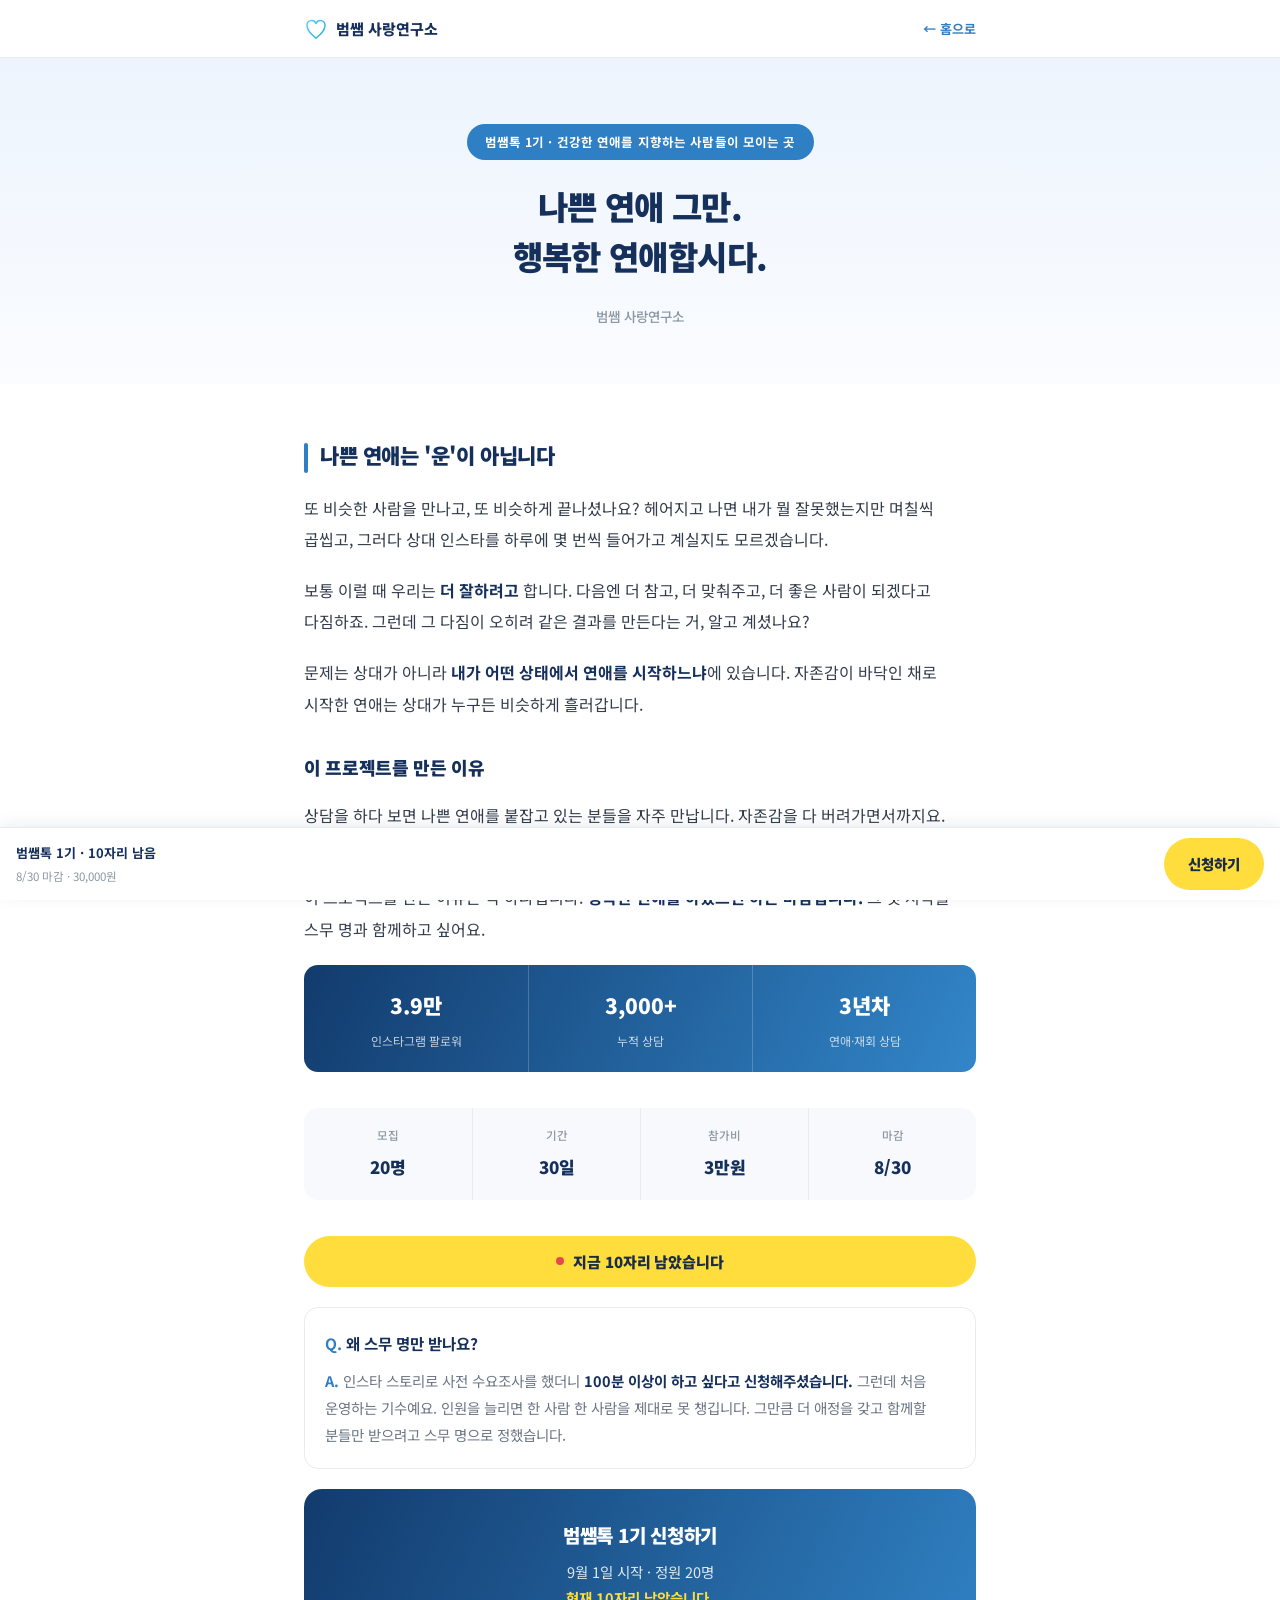
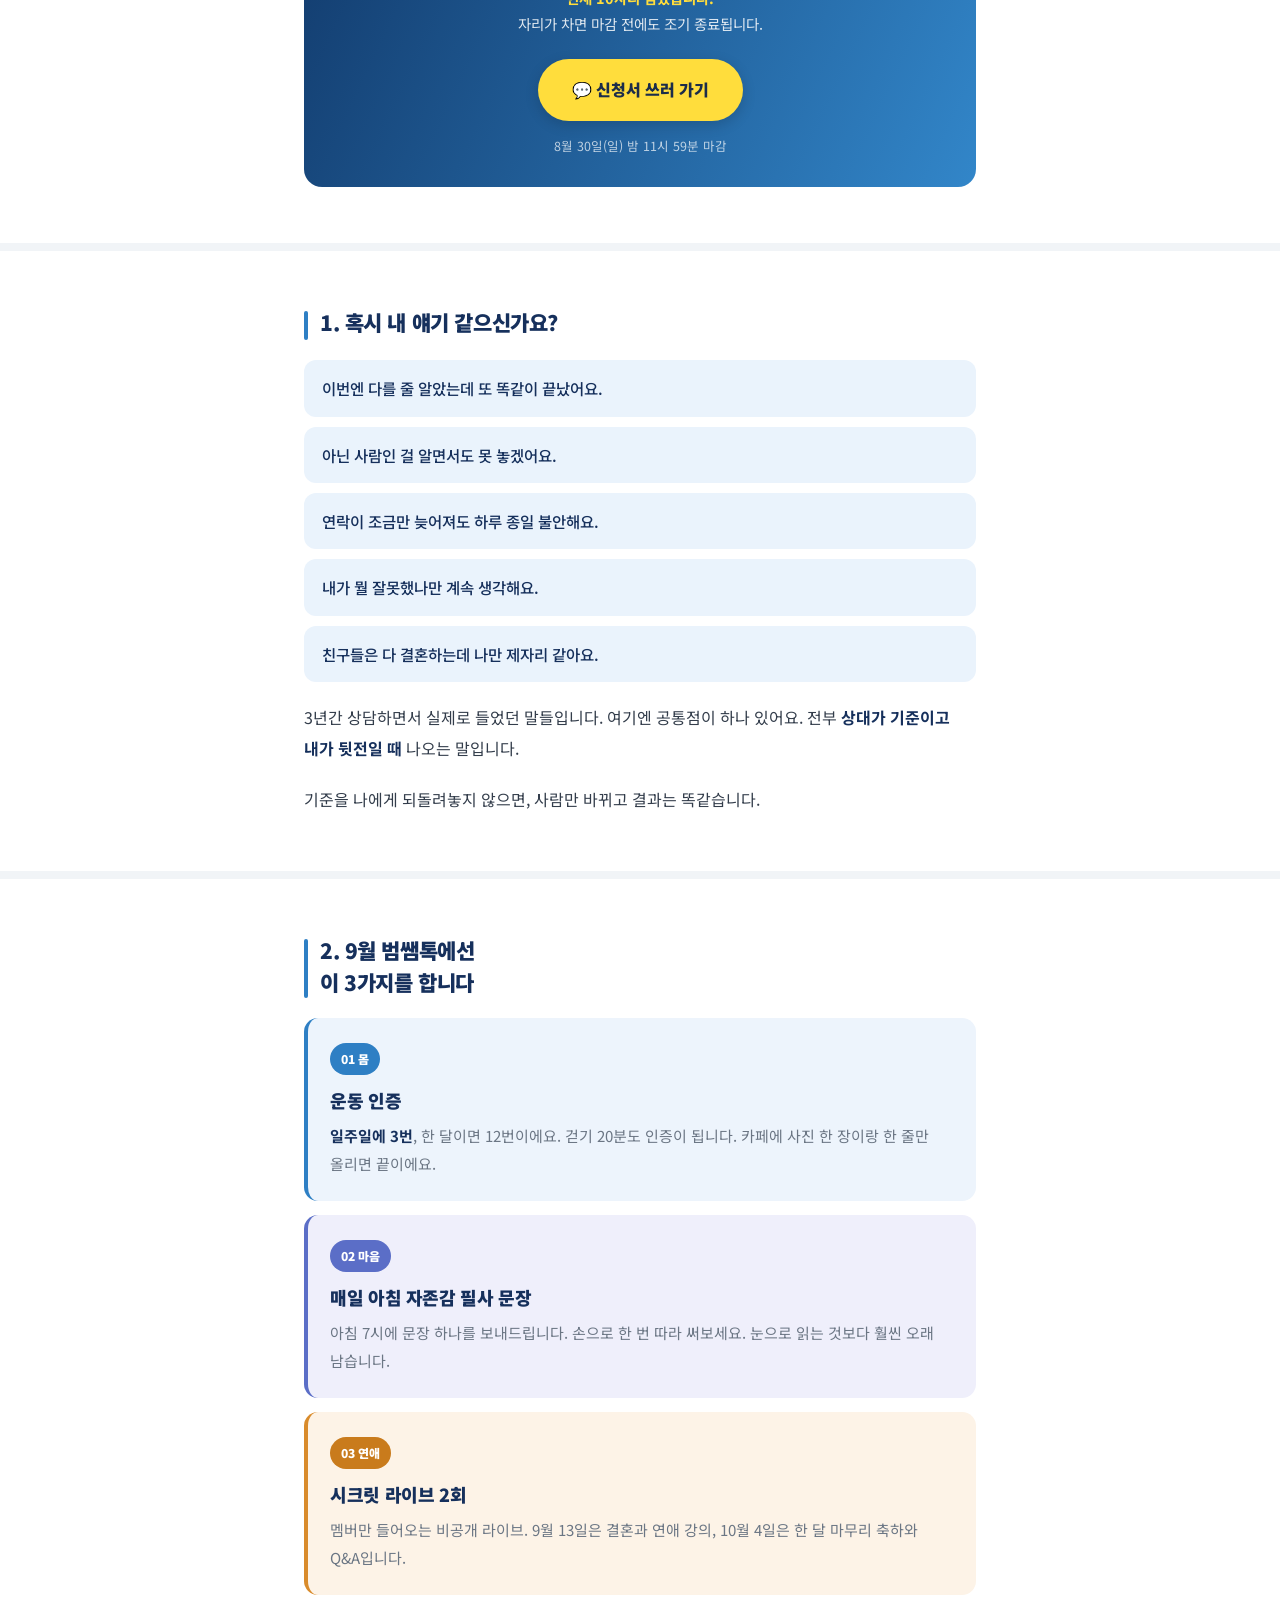
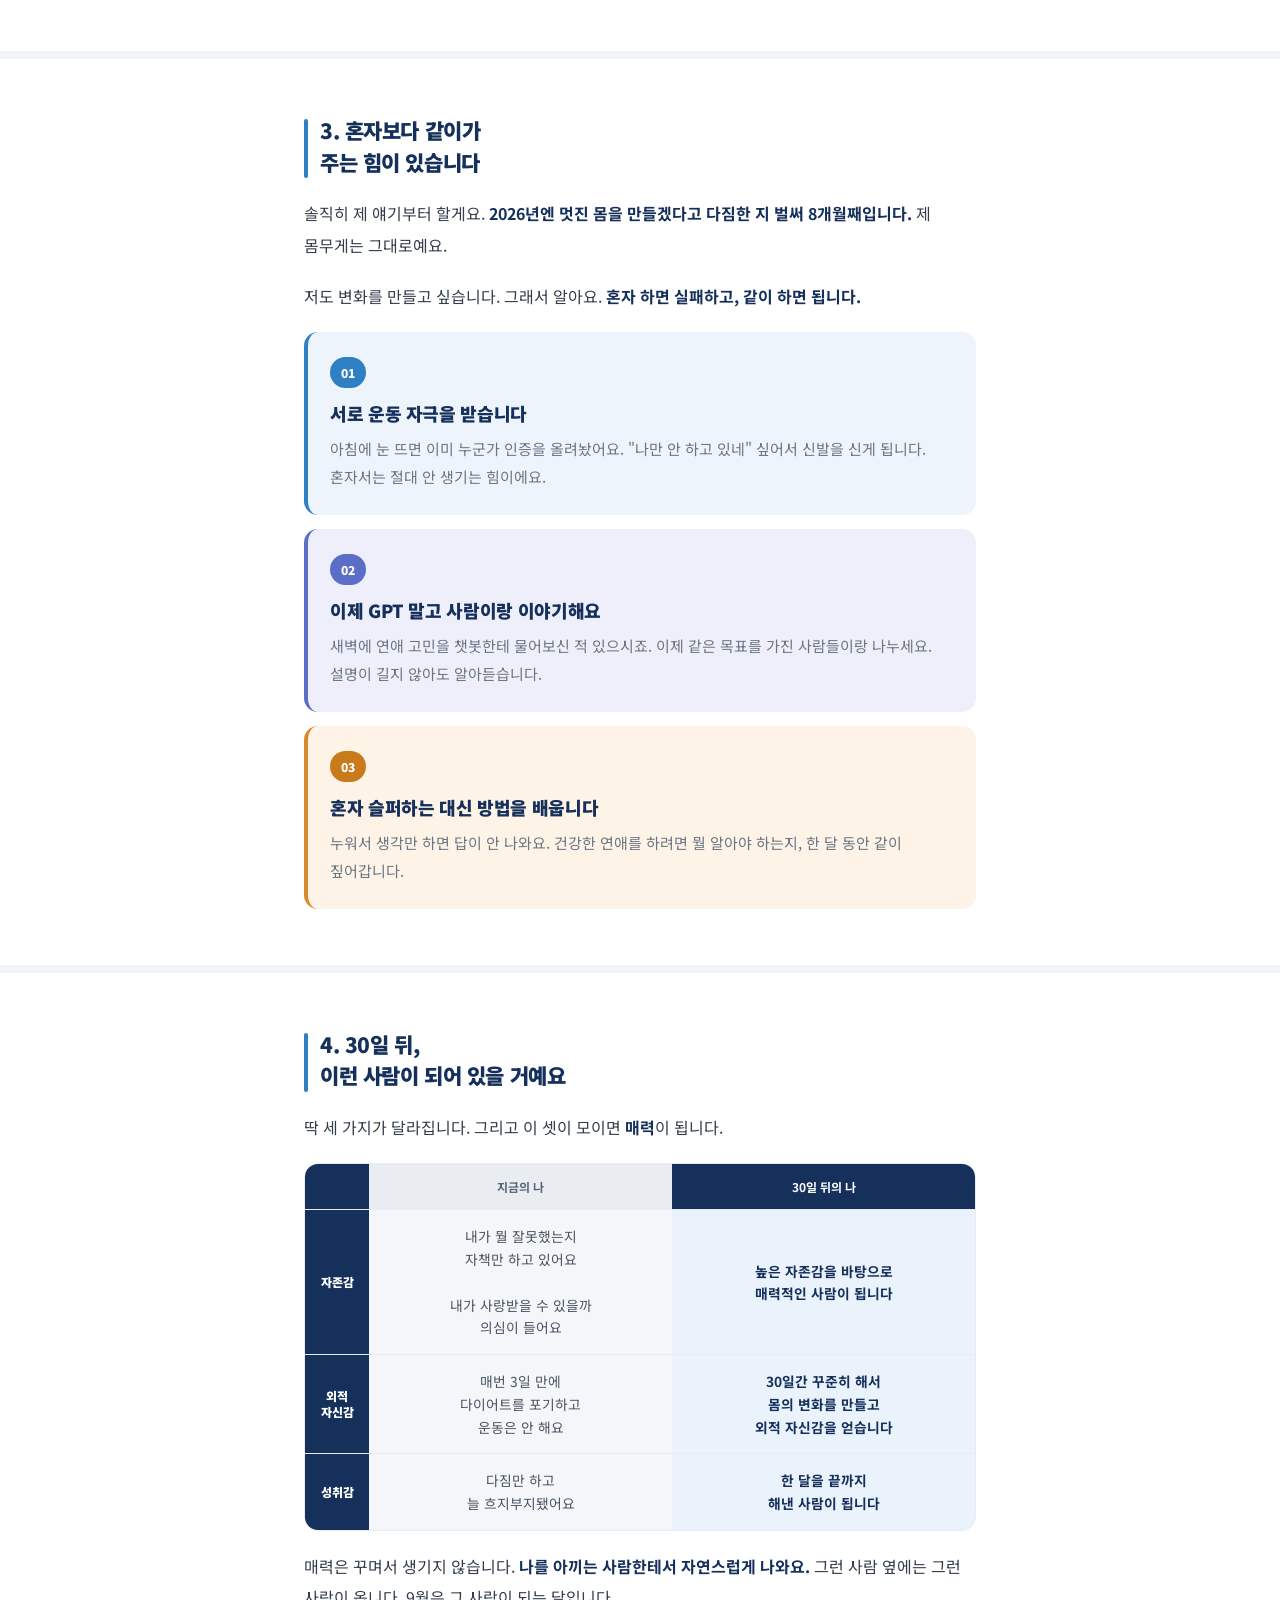
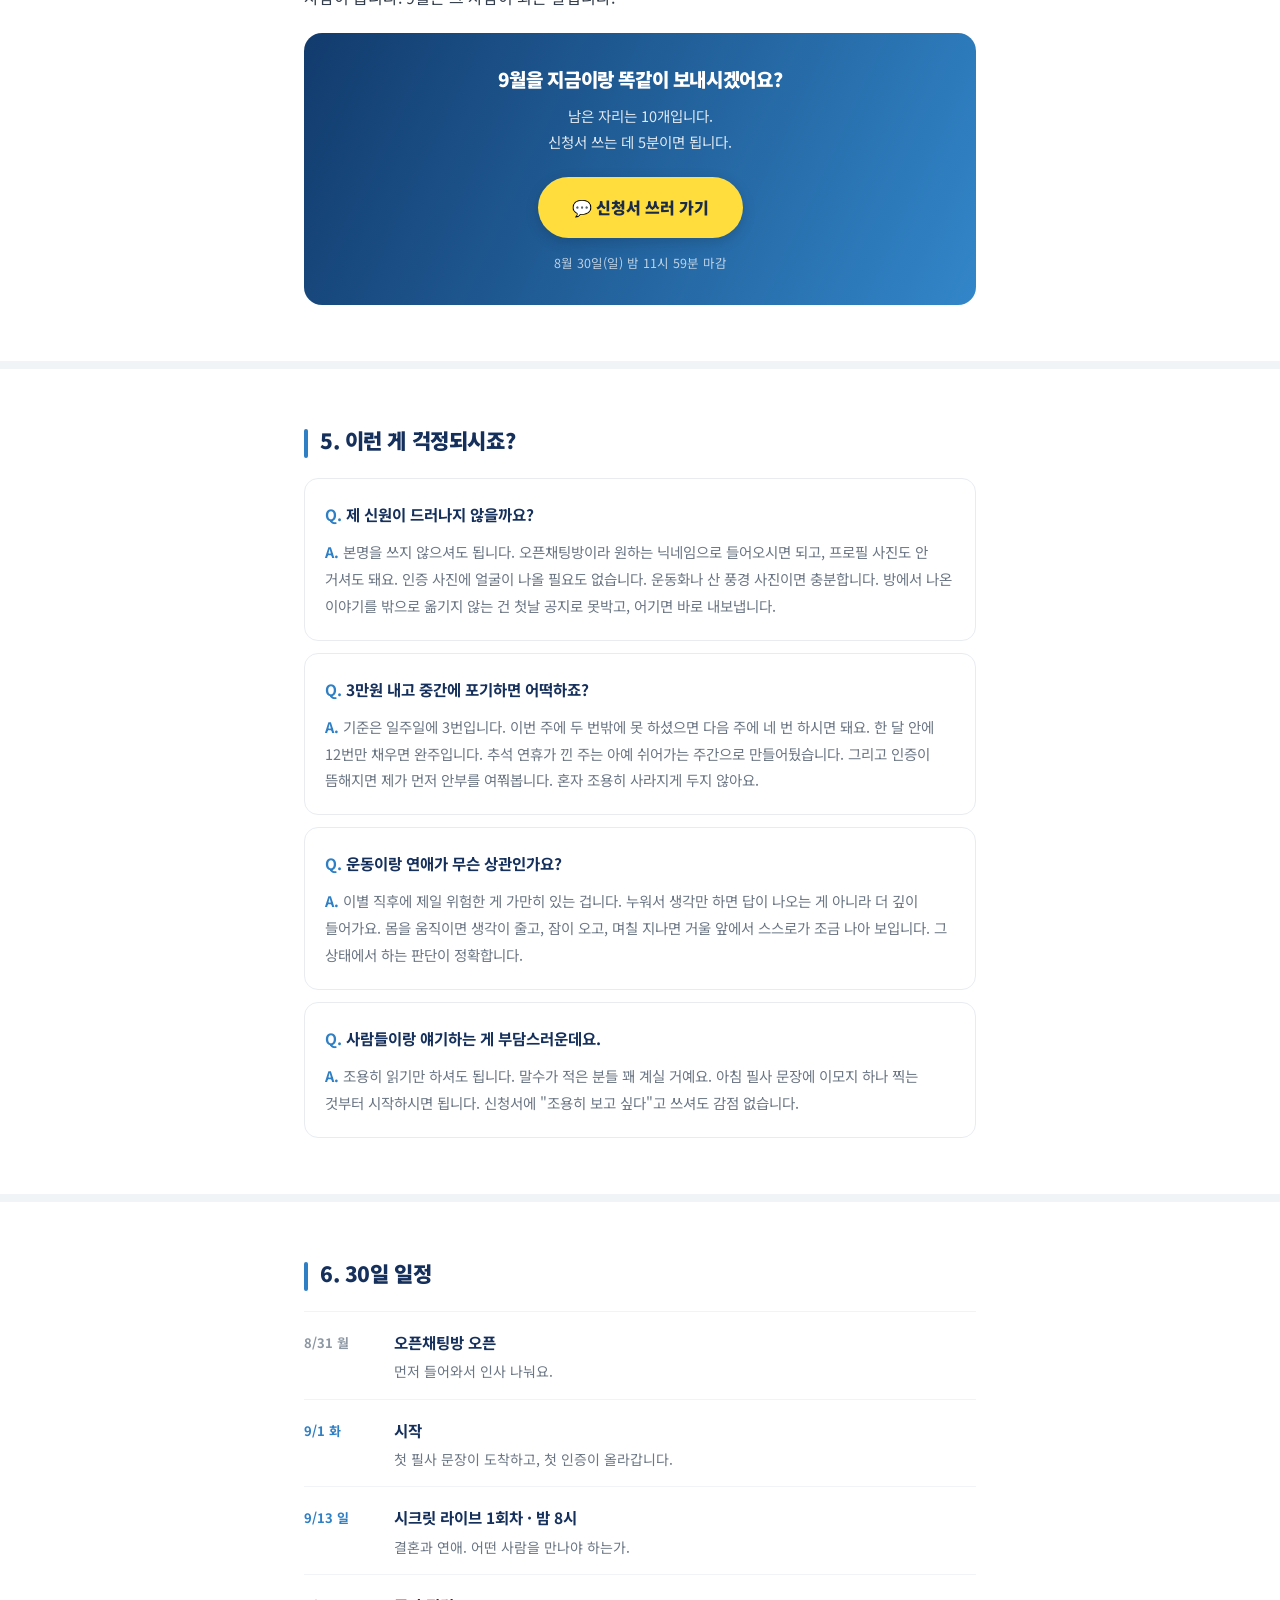
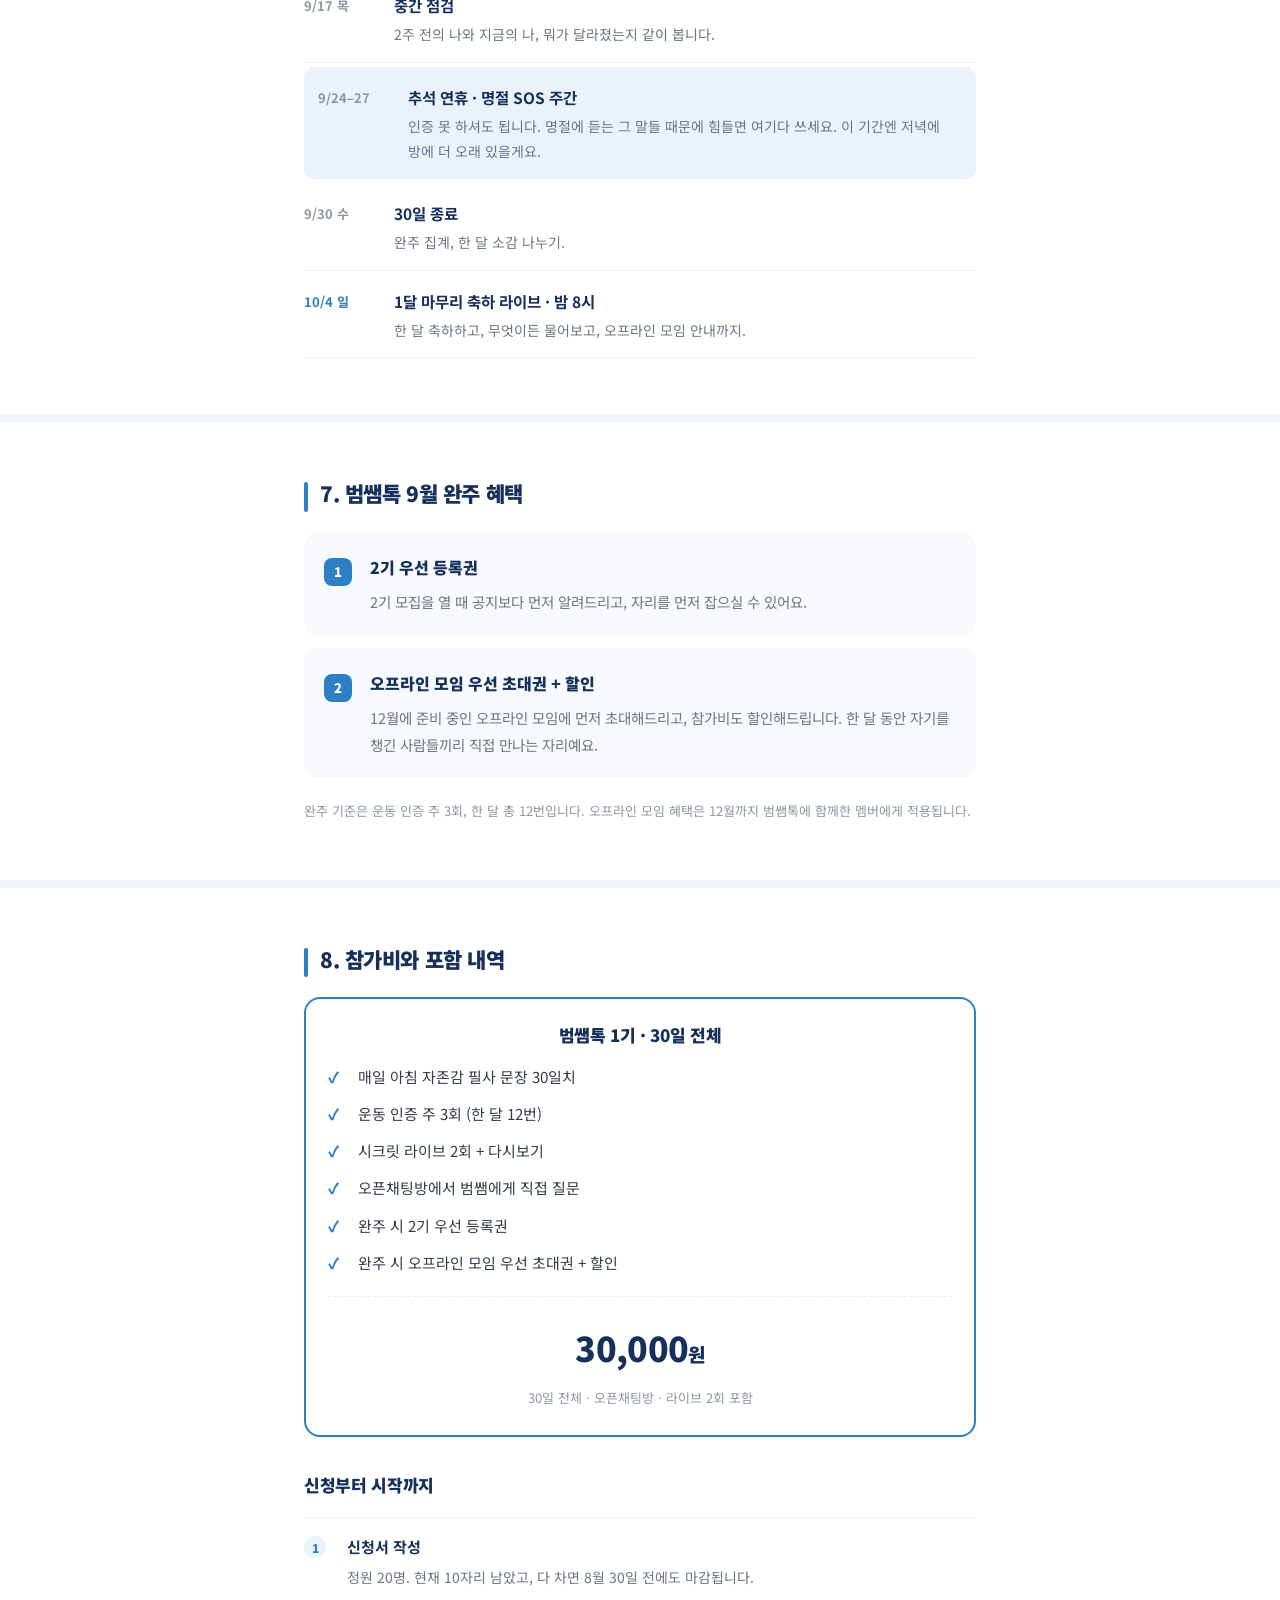
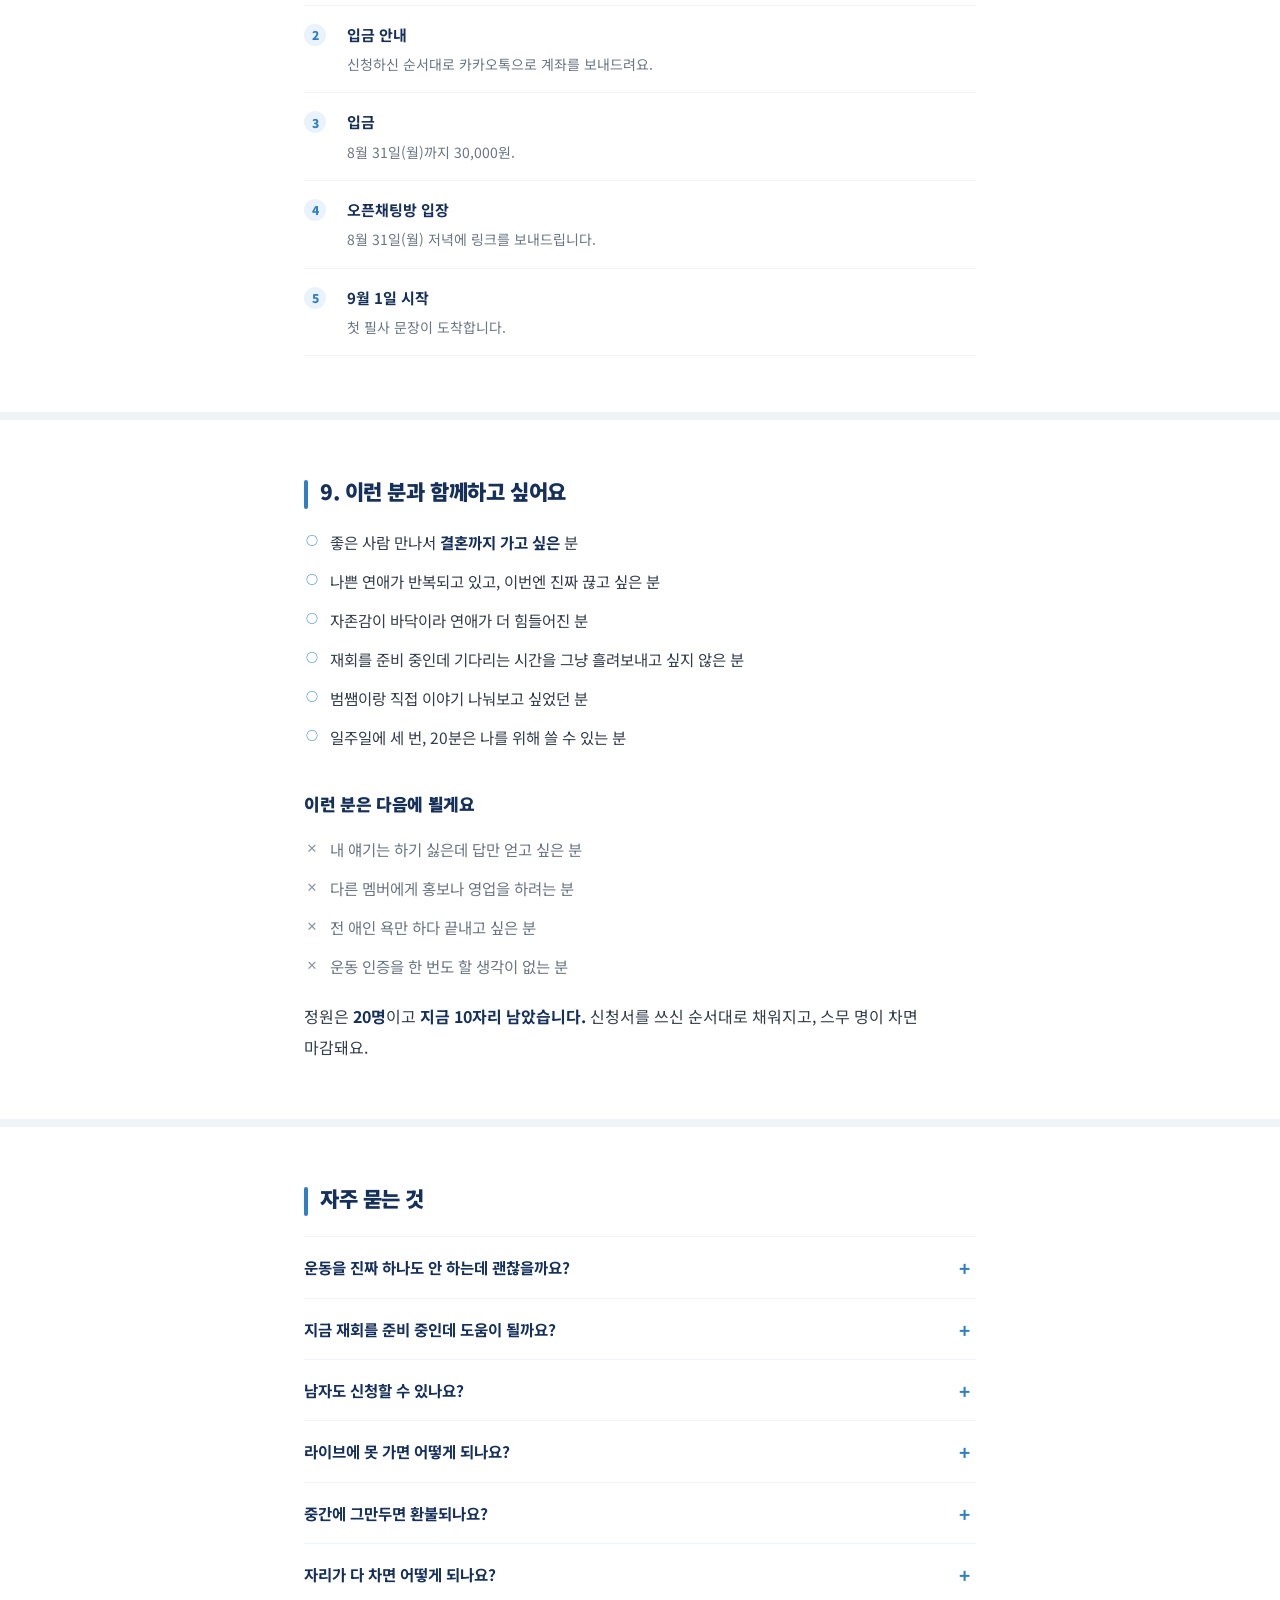
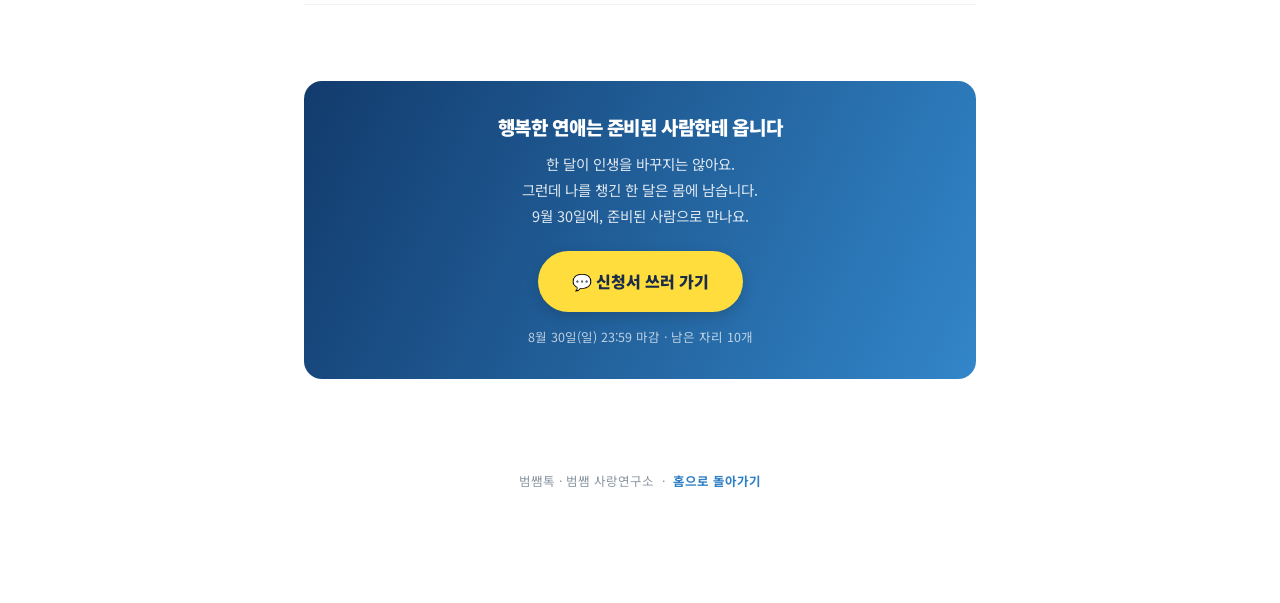
==== commit e709b422: "팔로워 수 3.6만 -> 3.9만으로 업데이트 (전 페이지) Co-Authored-By: Claude Sonnet 5 <noreply@anthropic.com>" ====
--- a/beomssamtalk.html
+++ b/beomssamtalk.html
@@ -310,7 +310,7 @@
     <p>상담을 하다 보면 나쁜 연애를 붙잡고 있는 분들을 자주 만납니다. 자존감을 다 버려가면서까지요. 그럴 때마다 너무 안타까웠어요.</p>
     <p>이 프로젝트를 만든 이유는 딱 하나입니다. <strong>행복한 연애를 하셨으면 하는 바람입니다.</strong> 그 첫 시작을 스무 명과 함께하고 싶어요.</p>
     <div class="hstat">
-      <div><b>3.6만</b><span>인스타그램 팔로워</span></div>
+      <div><b>3.9만</b><span>인스타그램 팔로워</span></div>
       <div><b>3,000+</b><span>누적 상담</span></div>
       <div><b>3년차</b><span>연애·재회 상담</span></div>
     </div>
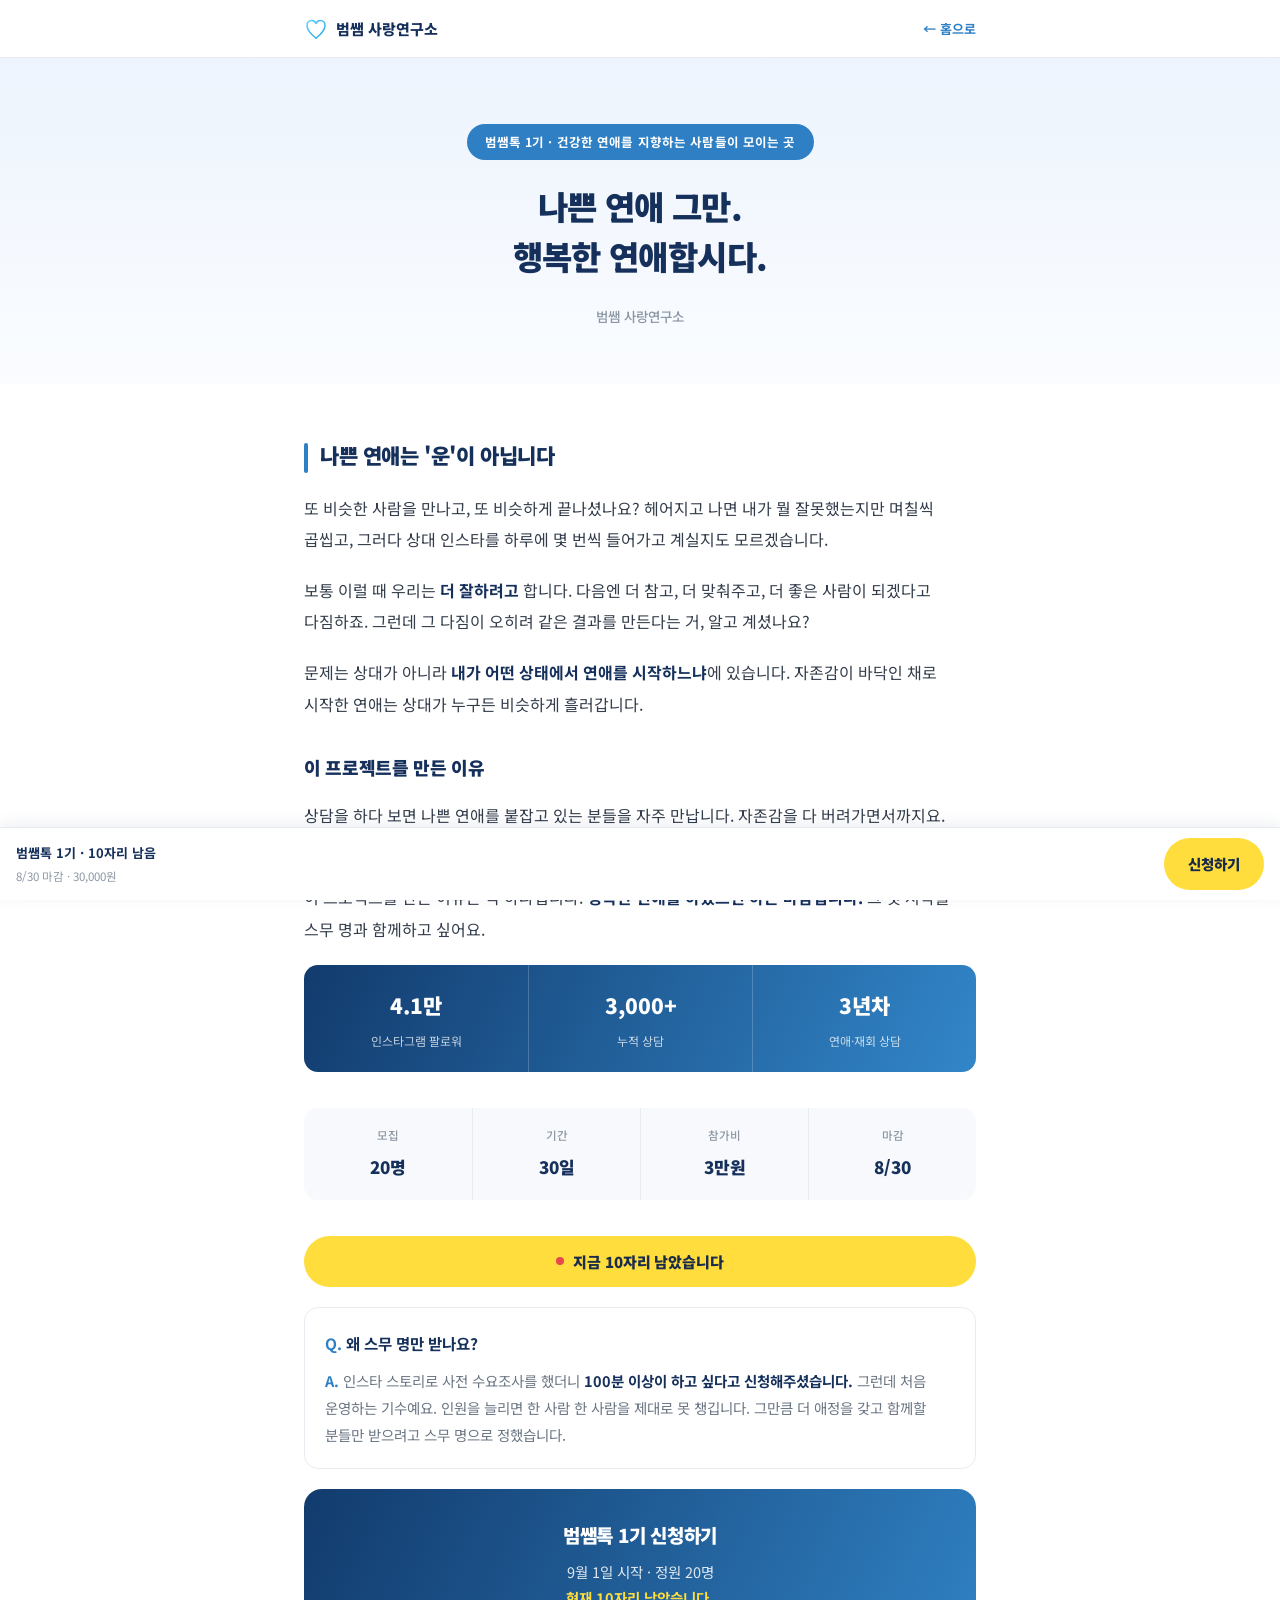
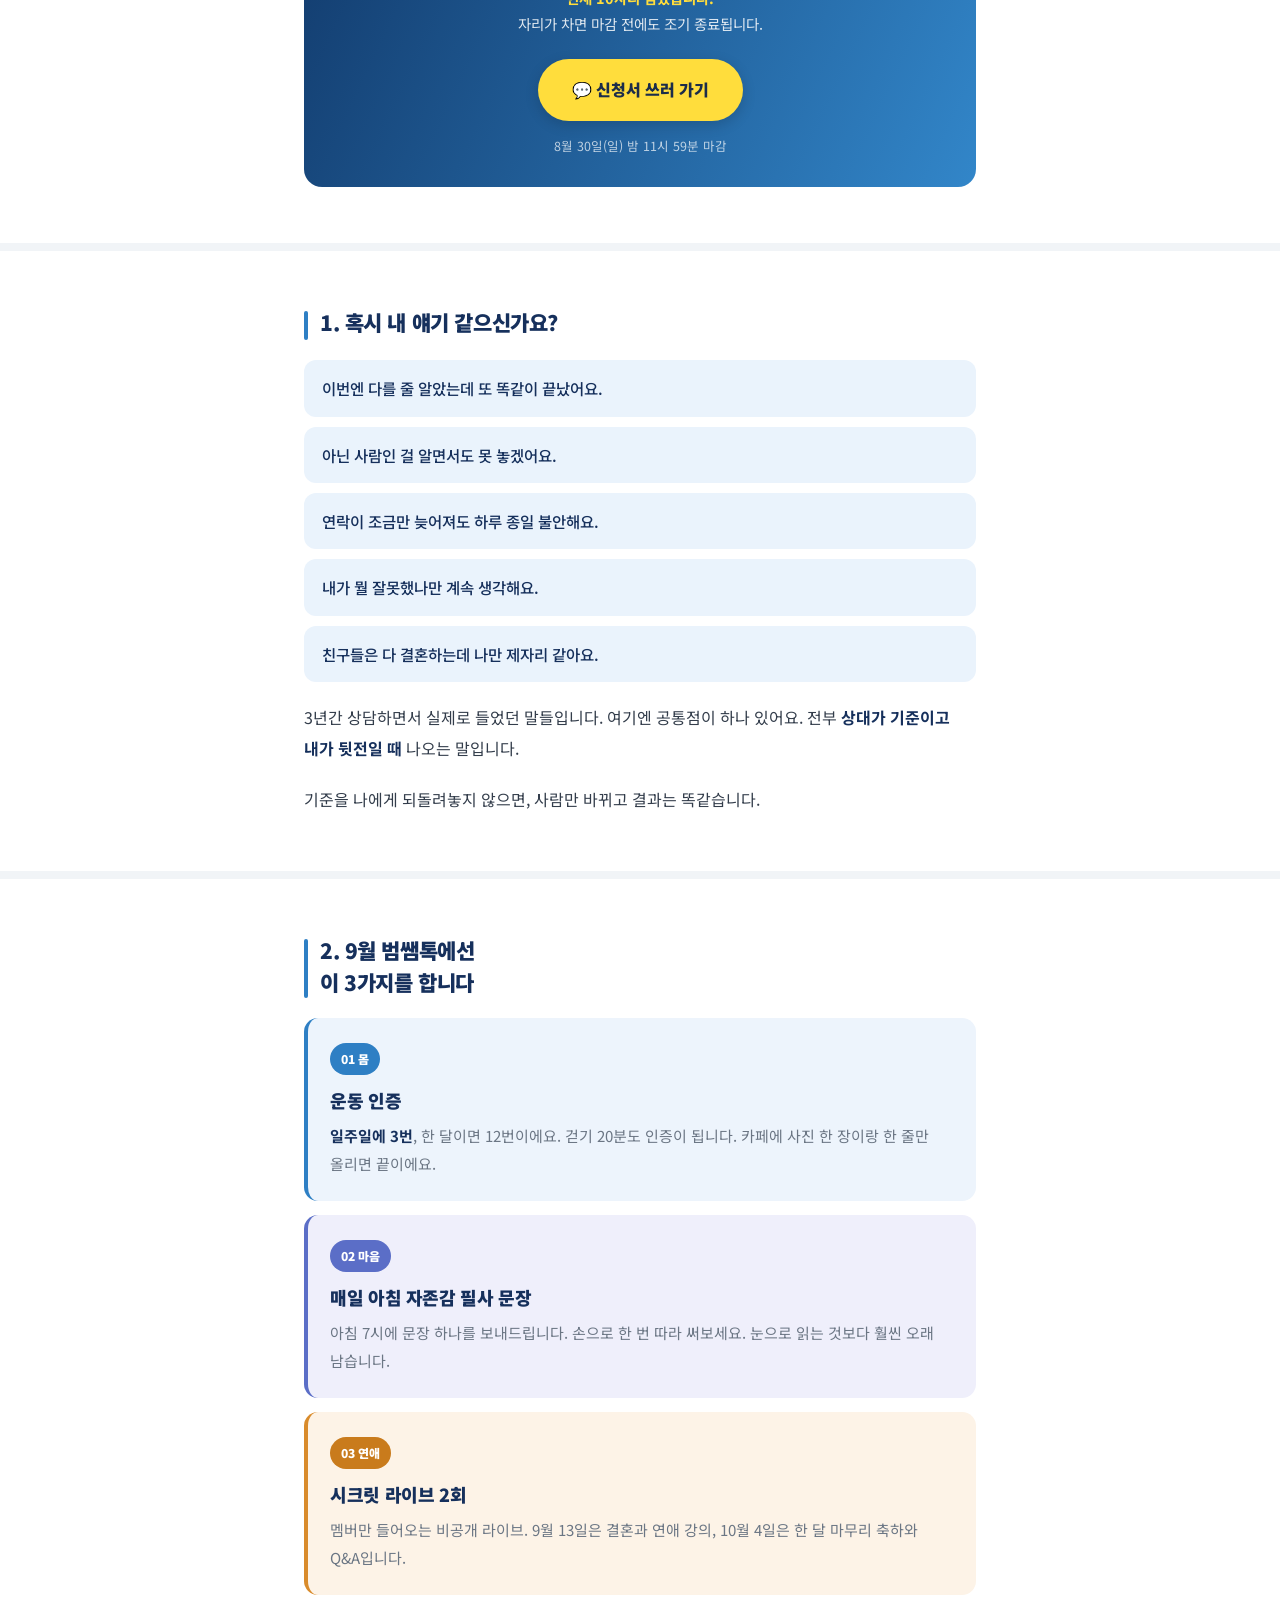
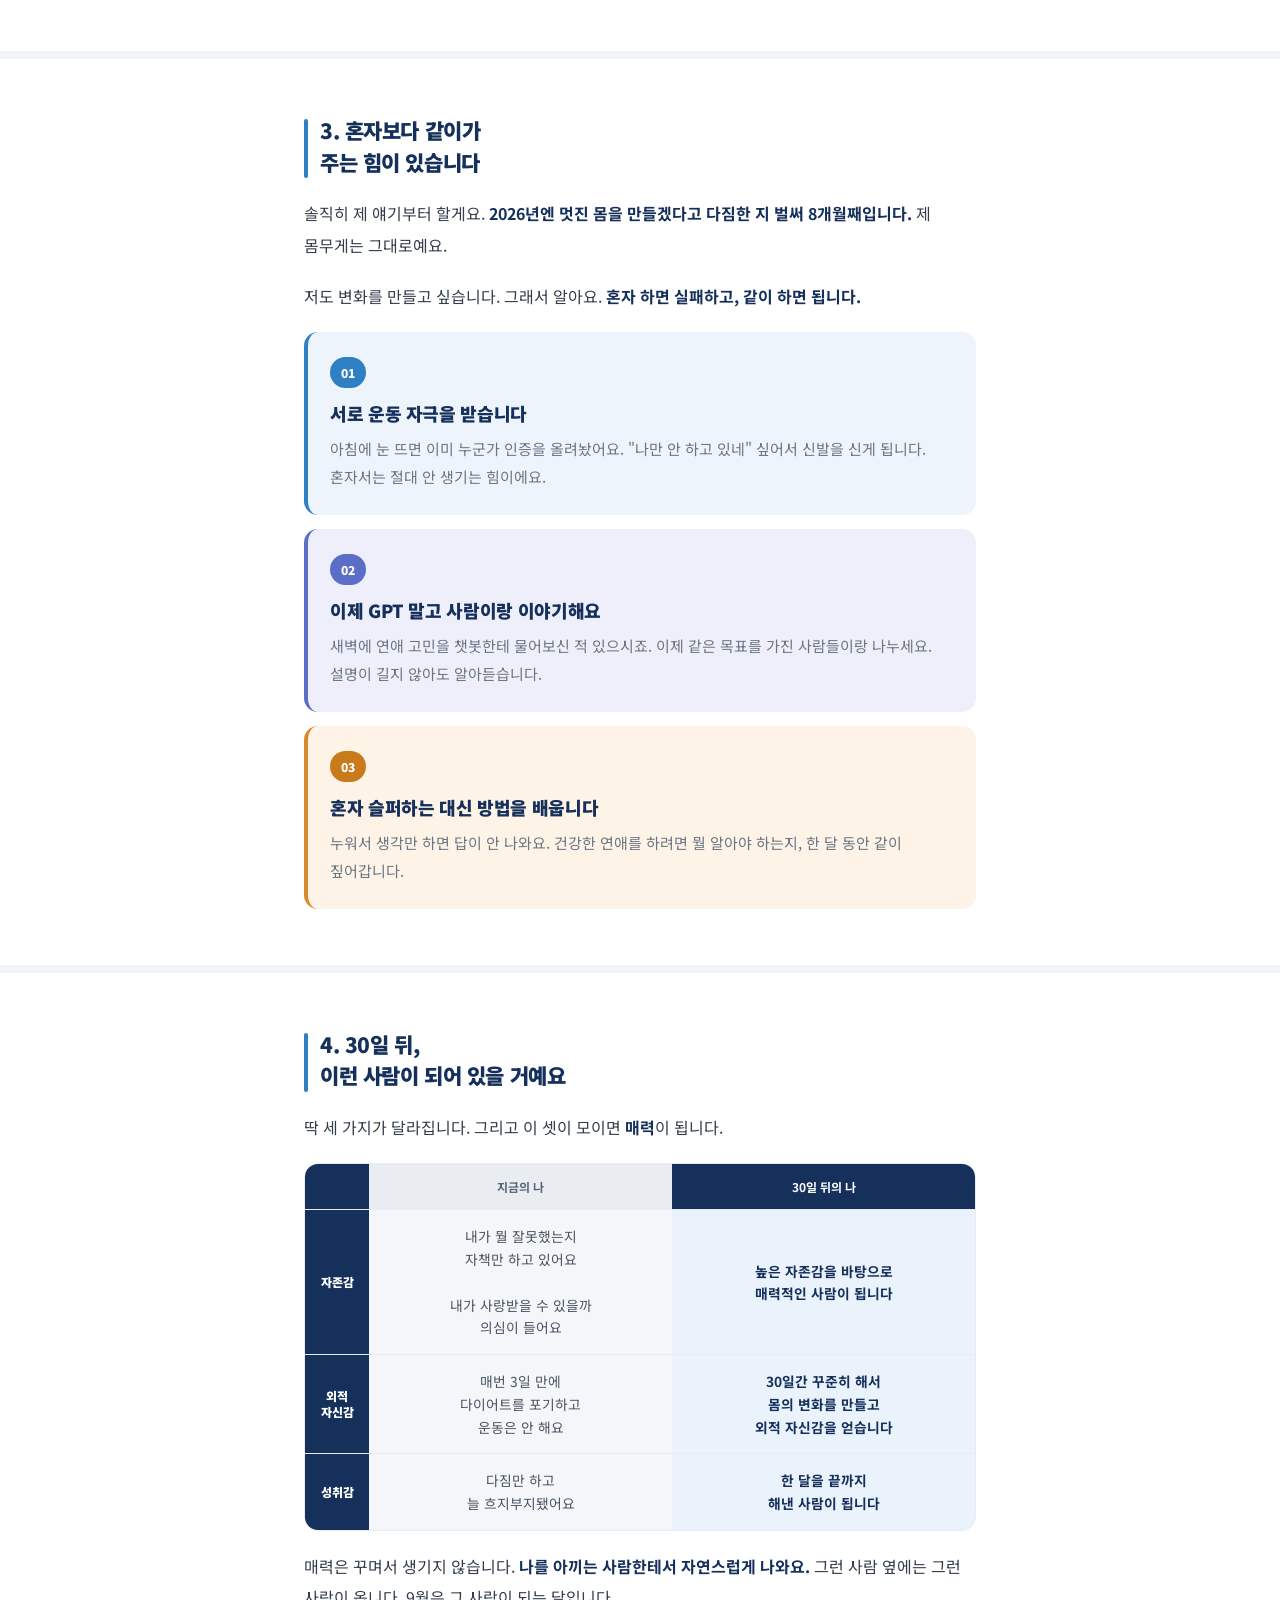
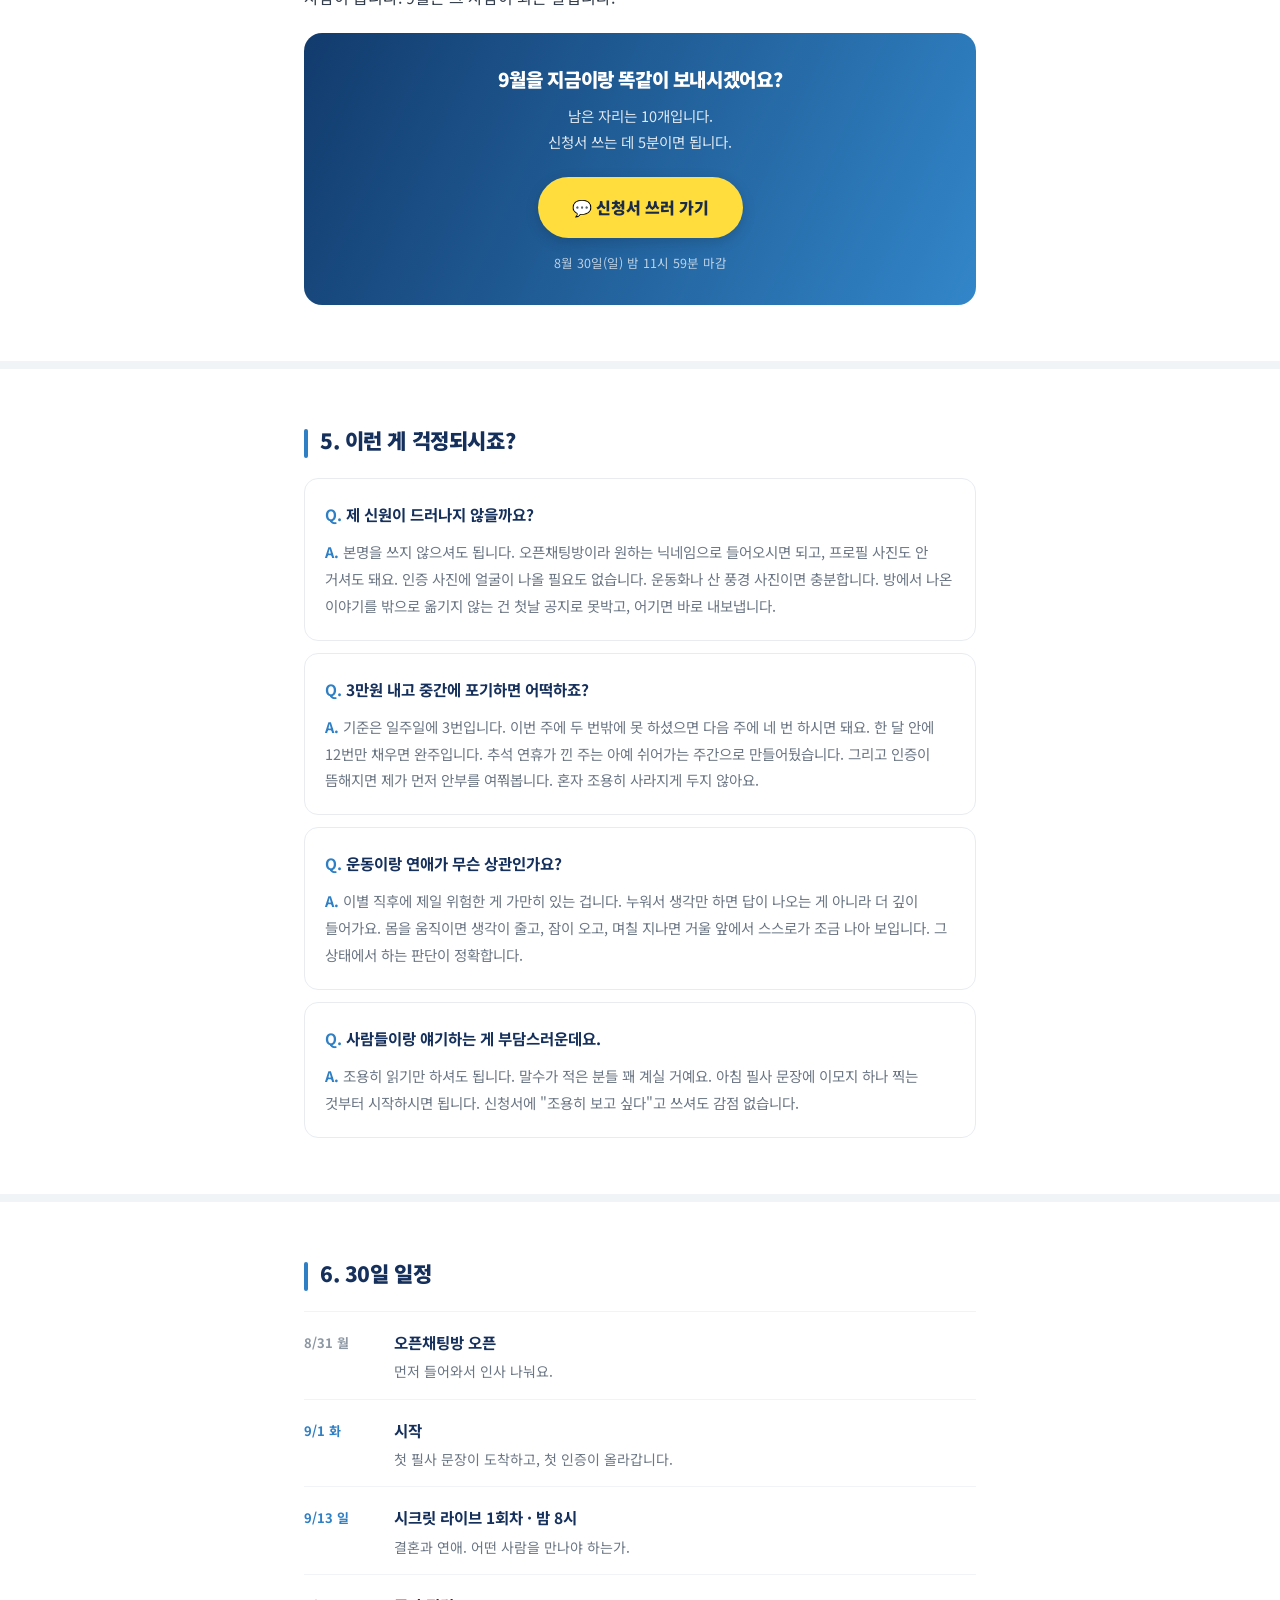
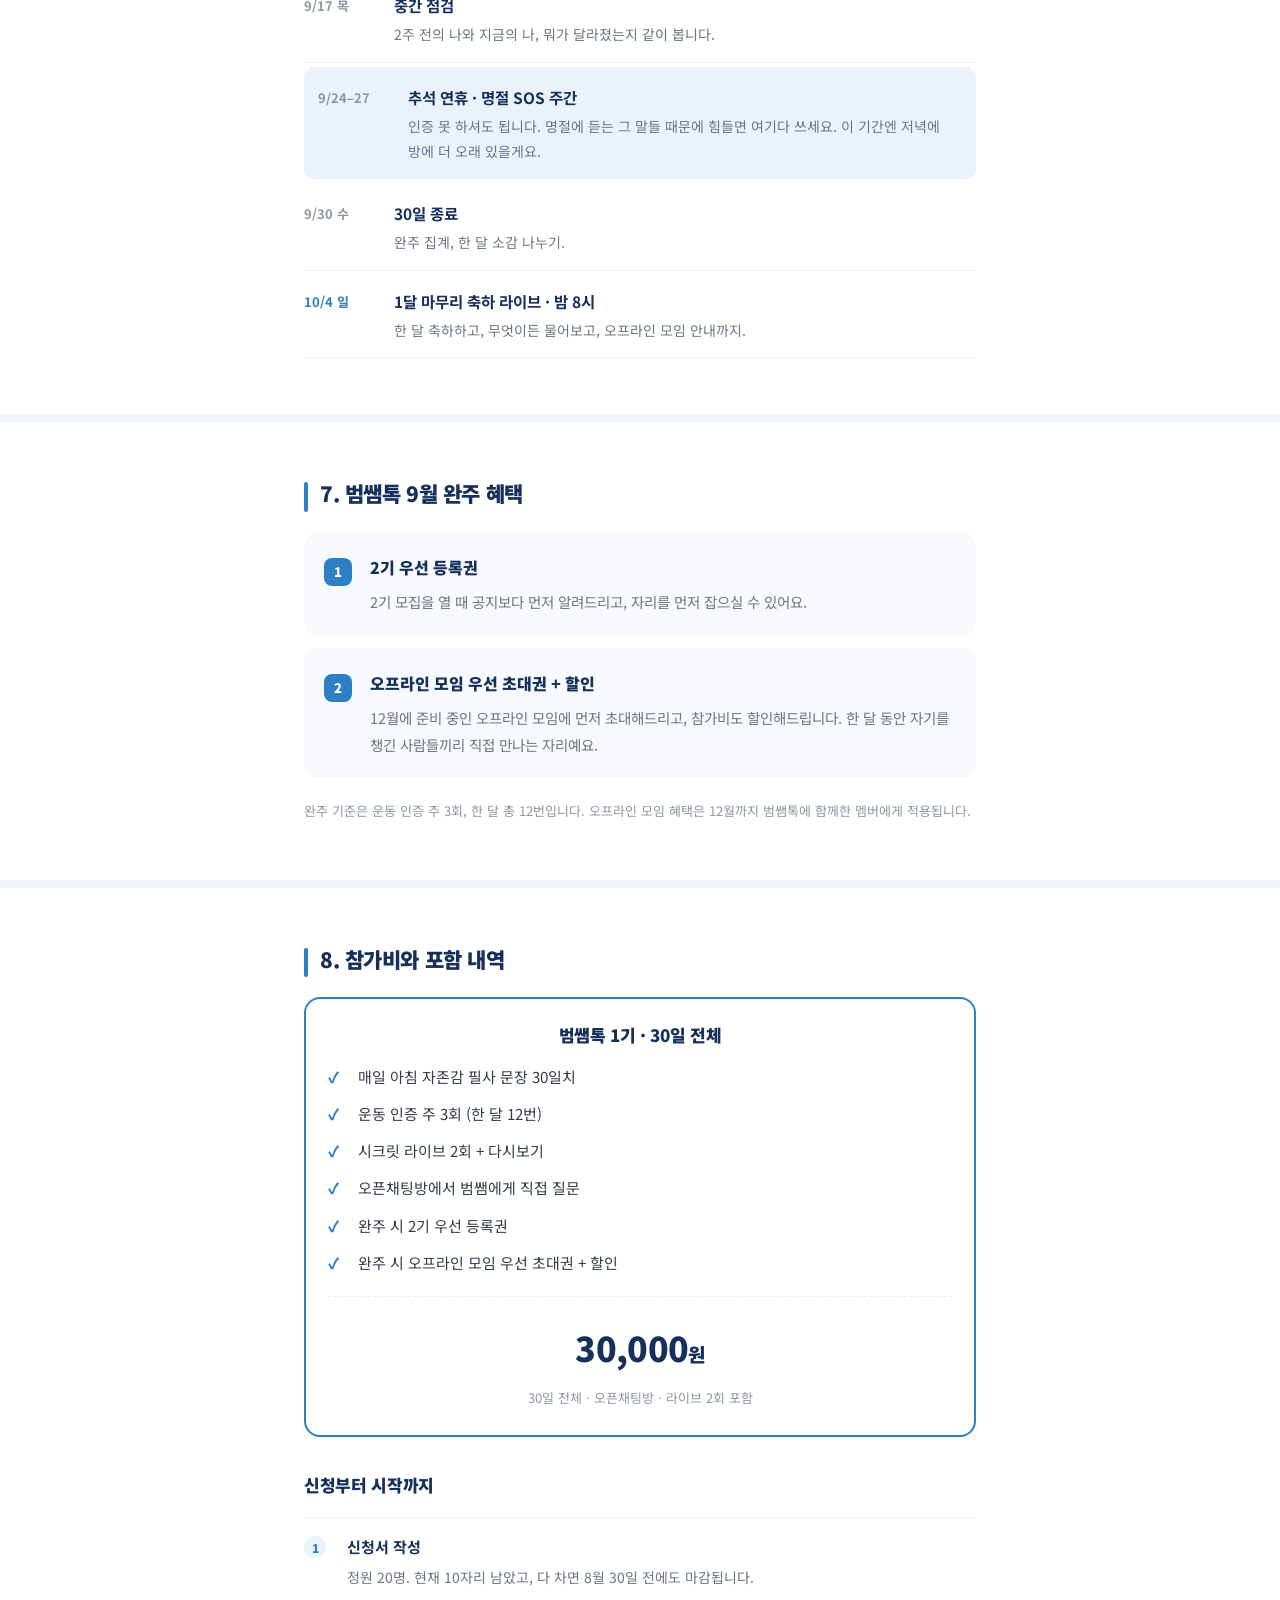
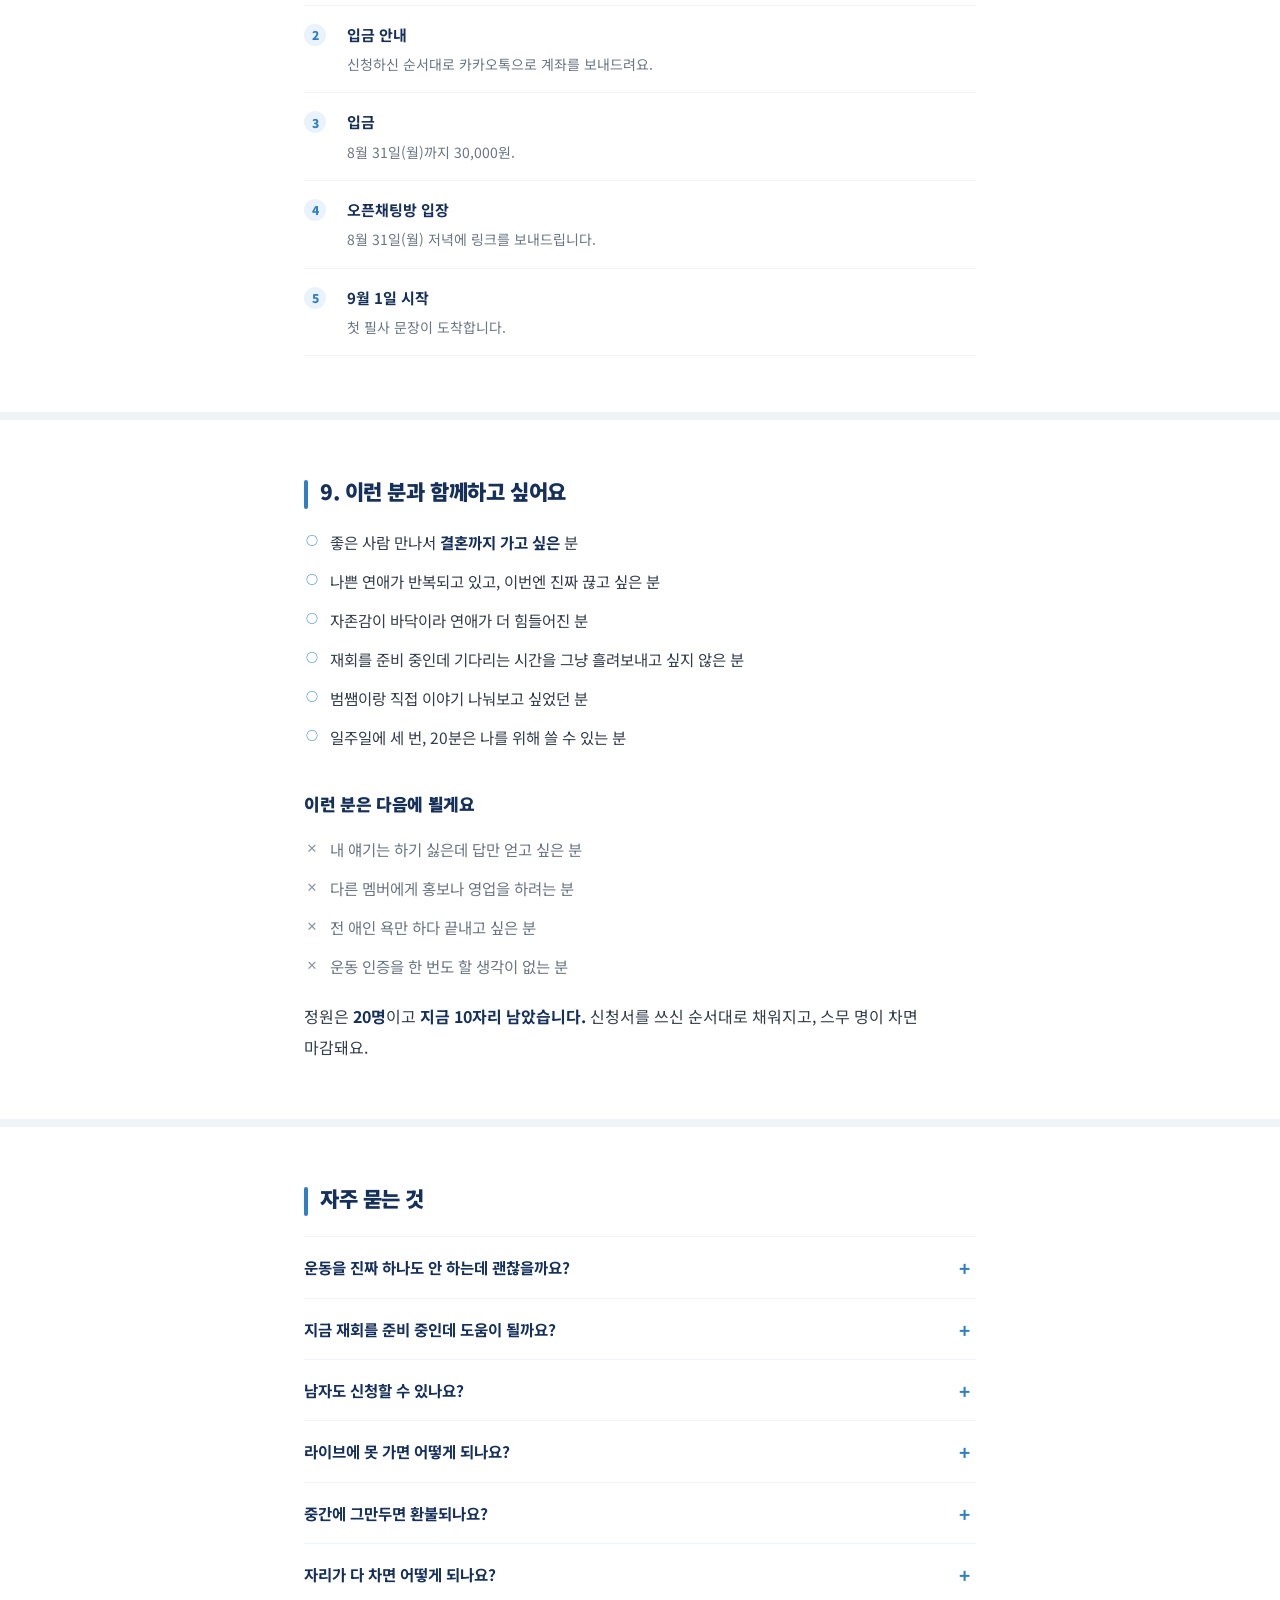
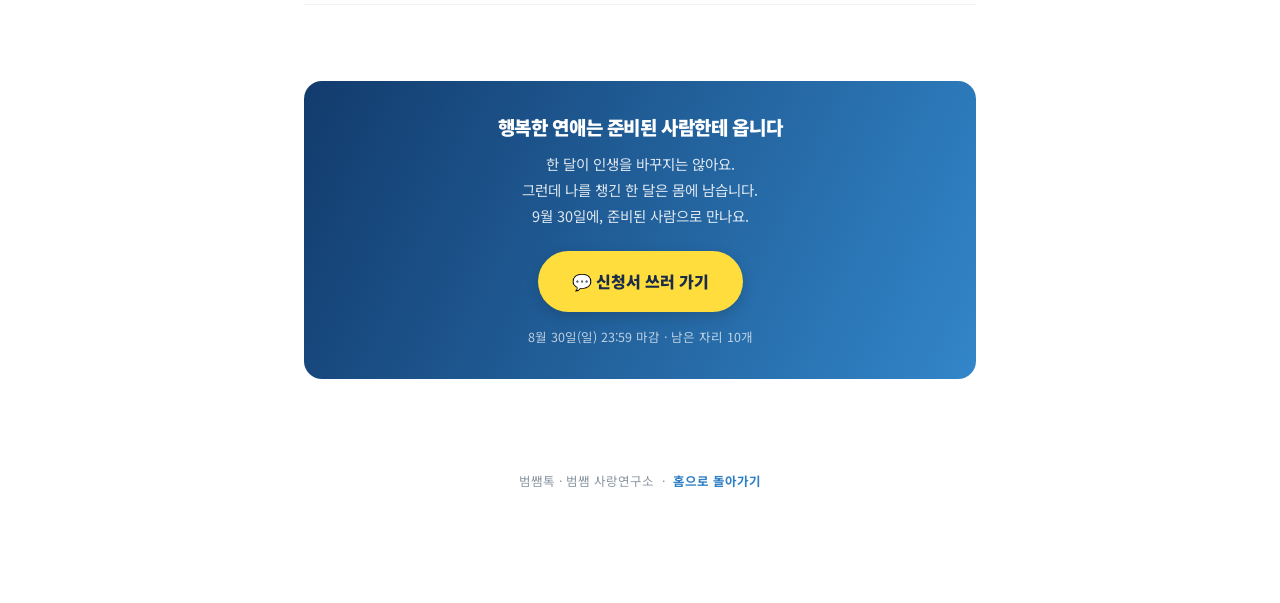
==== commit 572c254f: "팔로워 수 3.9만 -> 4.1만으로 업데이트 (전 페이지)" ====
--- a/beomssamtalk.html
+++ b/beomssamtalk.html
@@ -310,7 +310,7 @@
     <p>상담을 하다 보면 나쁜 연애를 붙잡고 있는 분들을 자주 만납니다. 자존감을 다 버려가면서까지요. 그럴 때마다 너무 안타까웠어요.</p>
     <p>이 프로젝트를 만든 이유는 딱 하나입니다. <strong>행복한 연애를 하셨으면 하는 바람입니다.</strong> 그 첫 시작을 스무 명과 함께하고 싶어요.</p>
     <div class="hstat">
-      <div><b>3.9만</b><span>인스타그램 팔로워</span></div>
+      <div><b>4.1만</b><span>인스타그램 팔로워</span></div>
       <div><b>3,000+</b><span>누적 상담</span></div>
       <div><b>3년차</b><span>연애·재회 상담</span></div>
     </div>
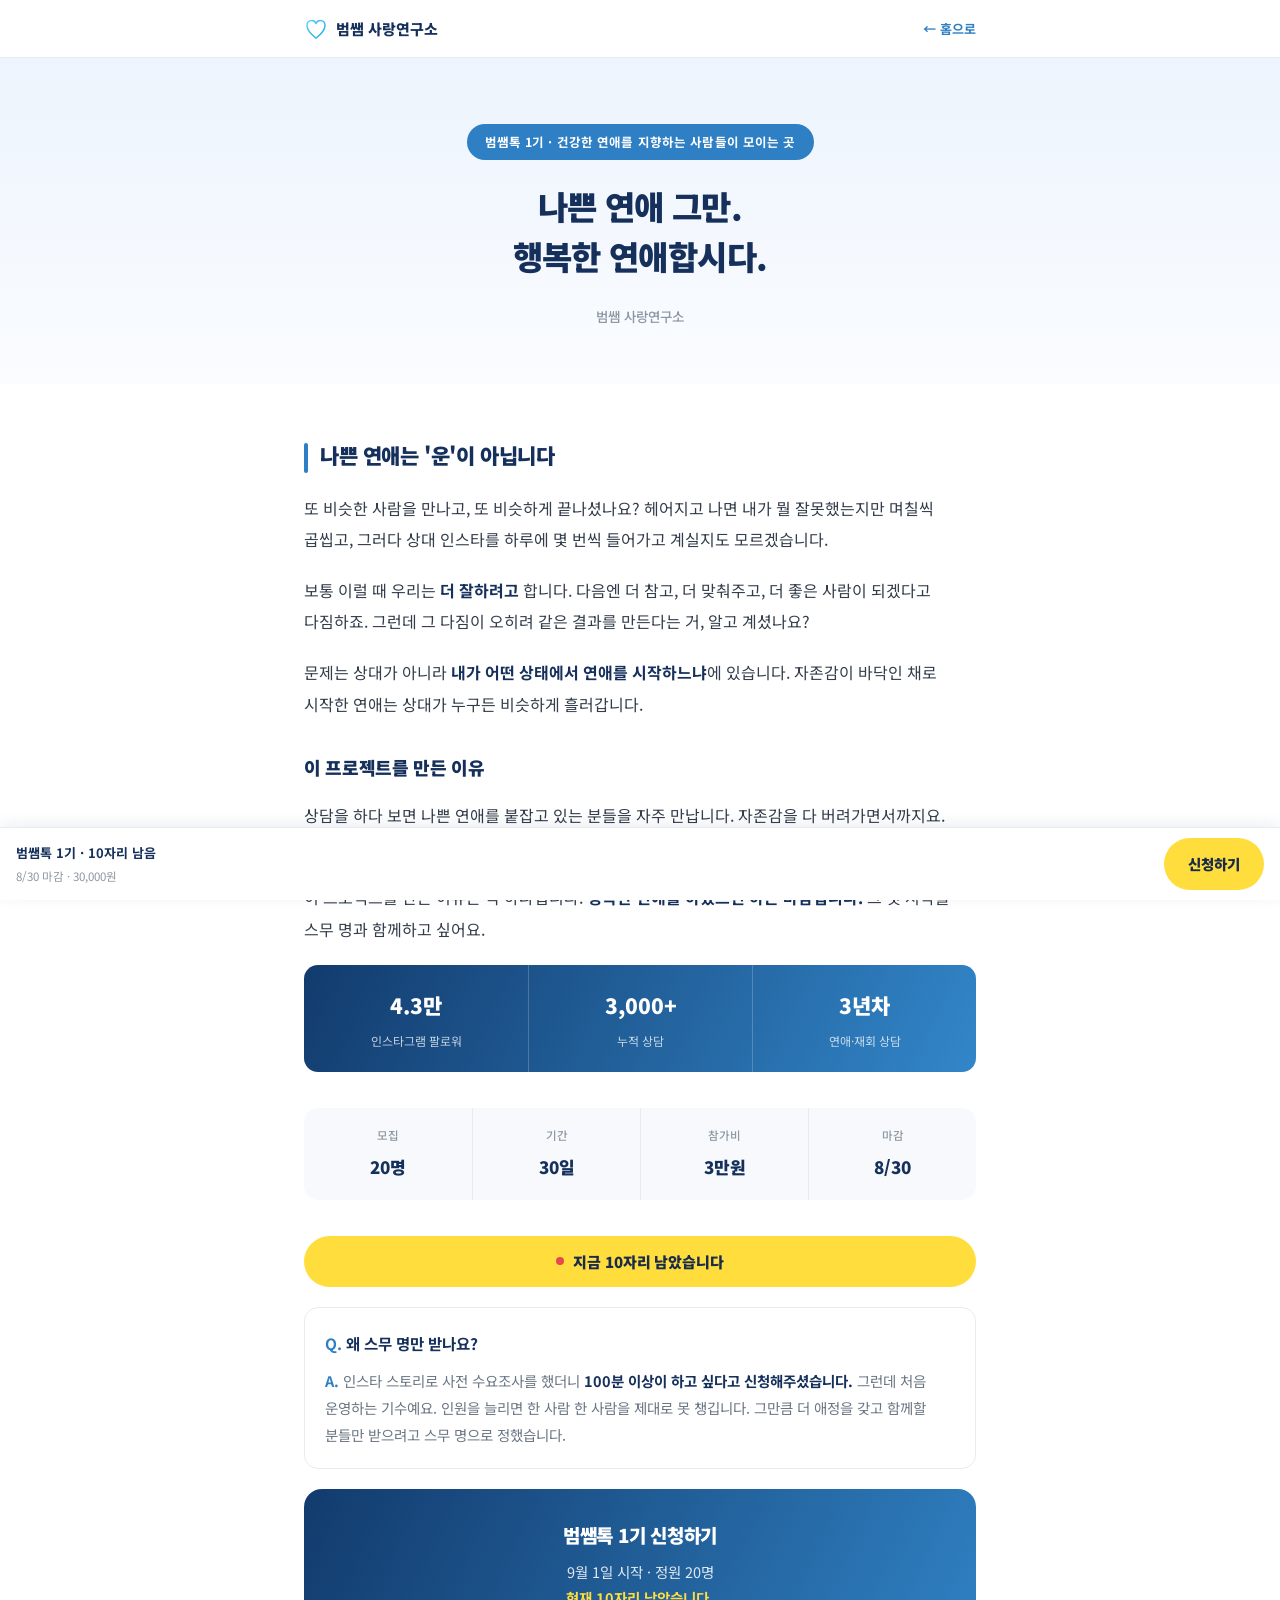
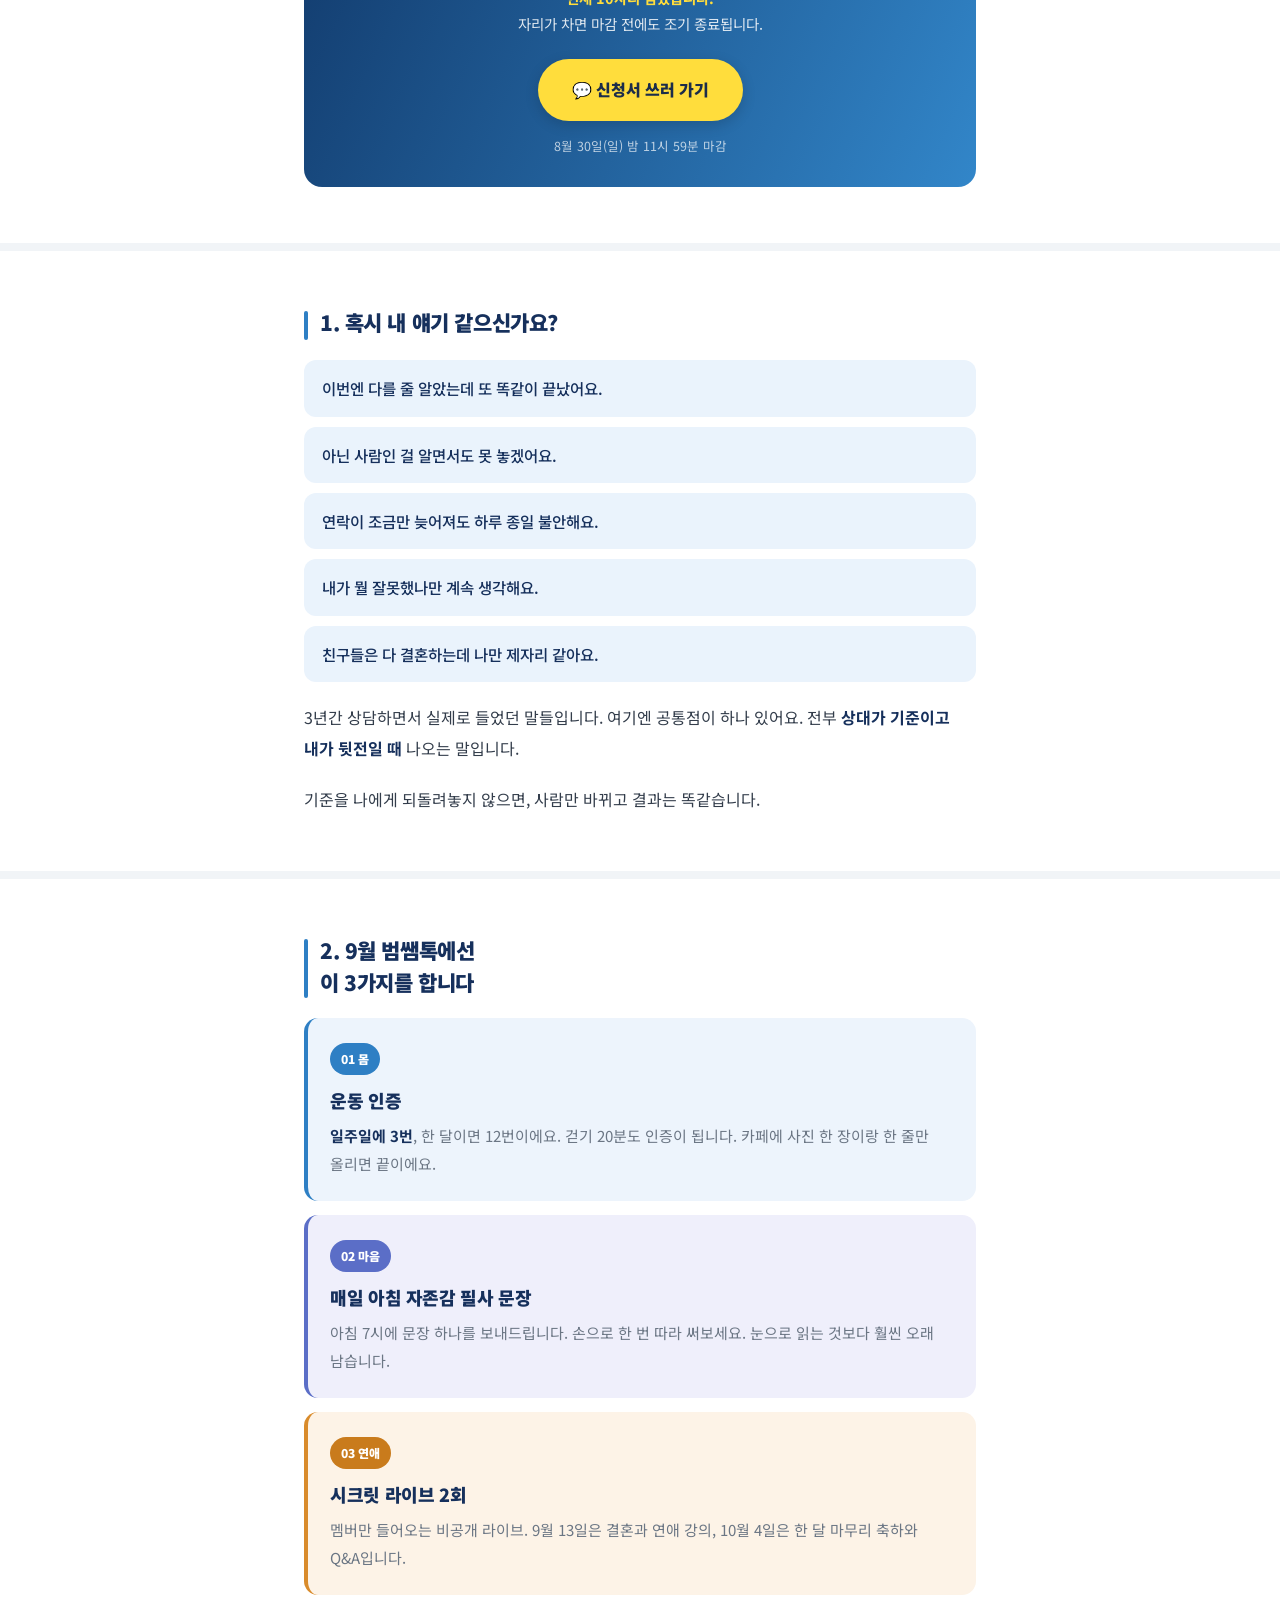
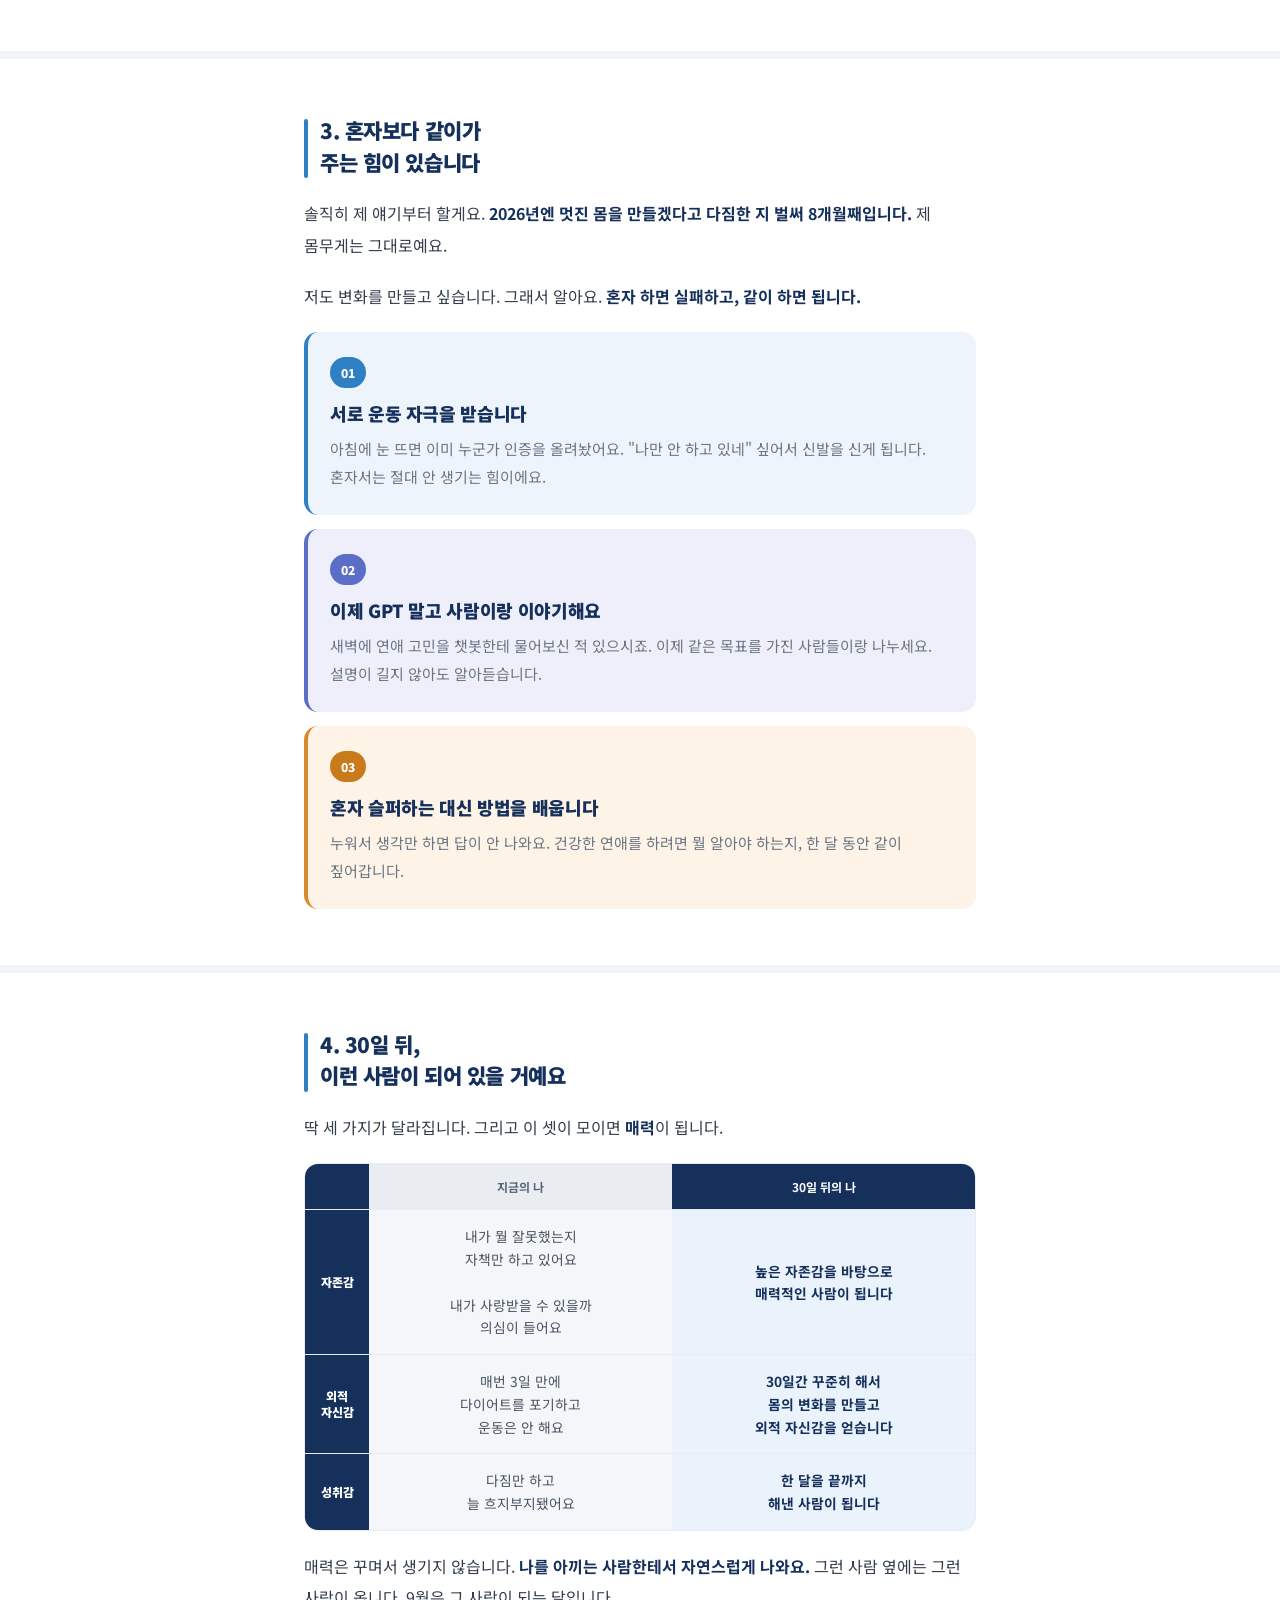
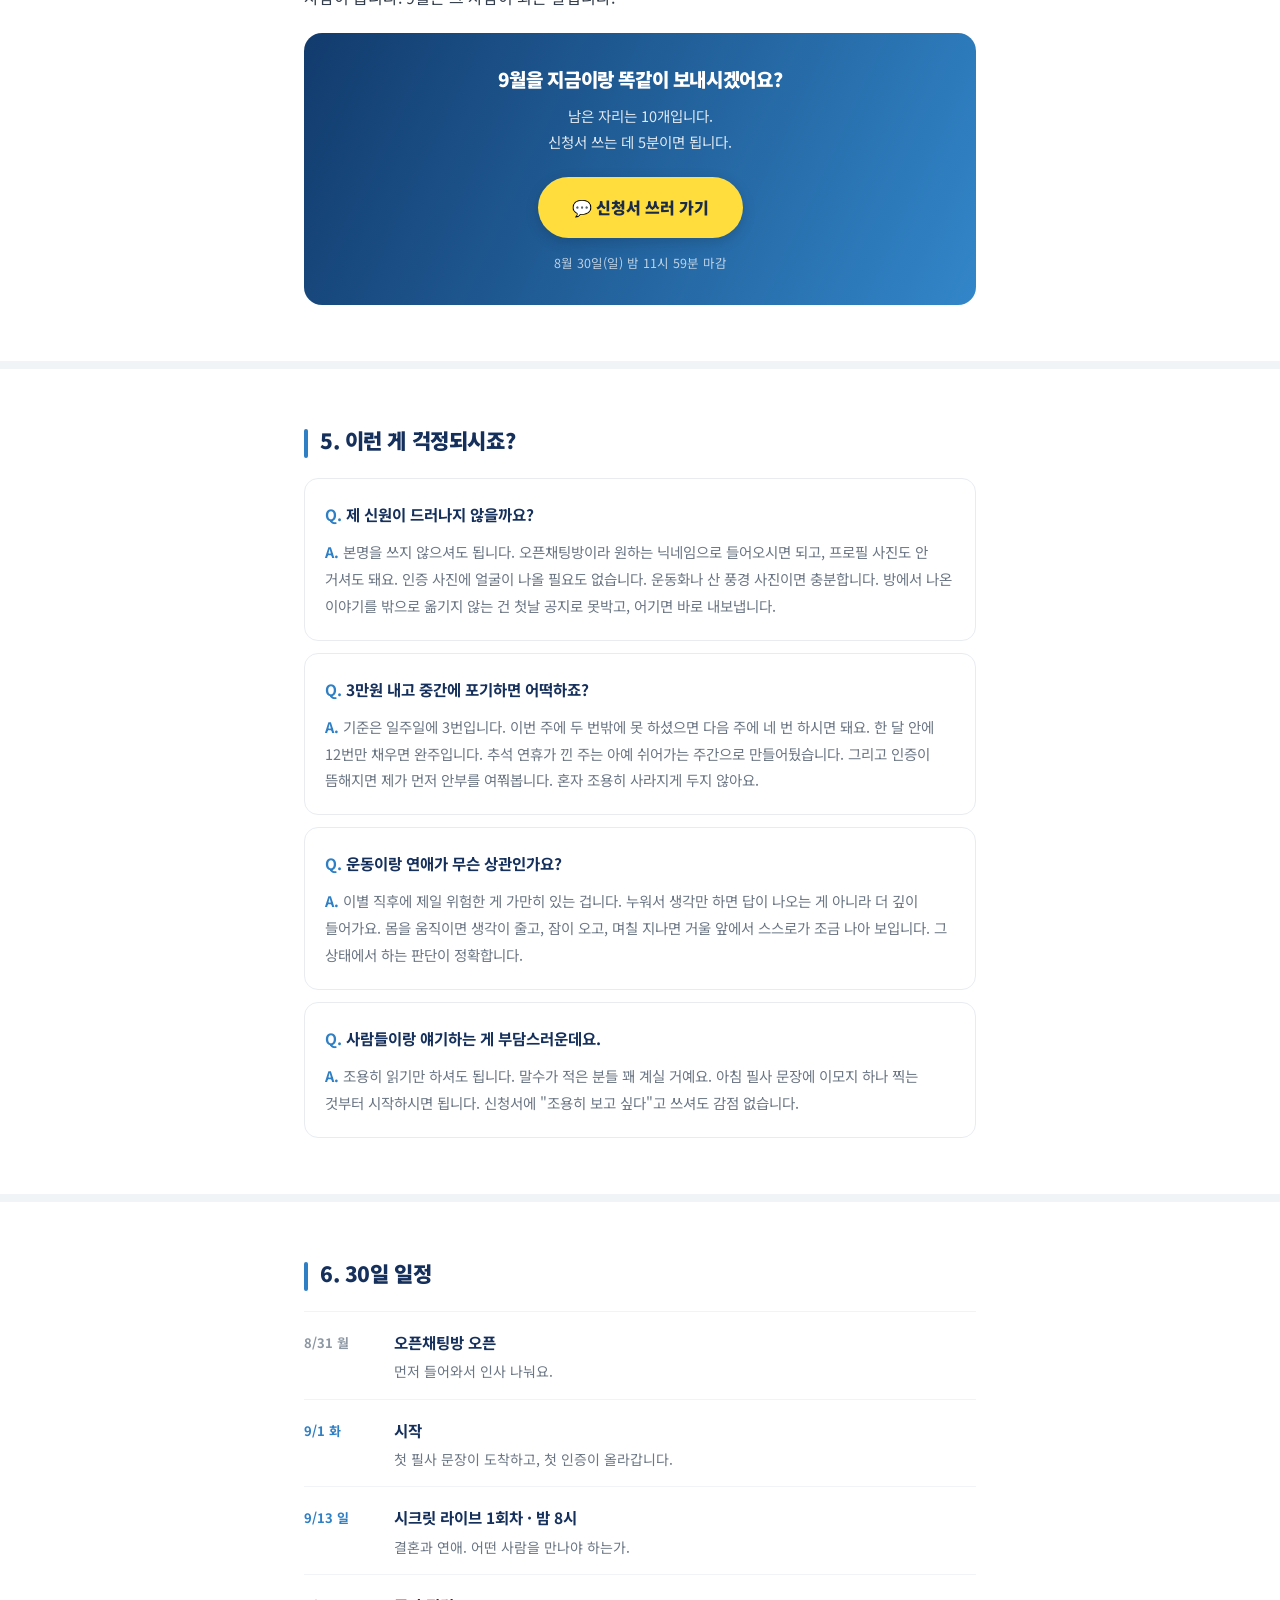
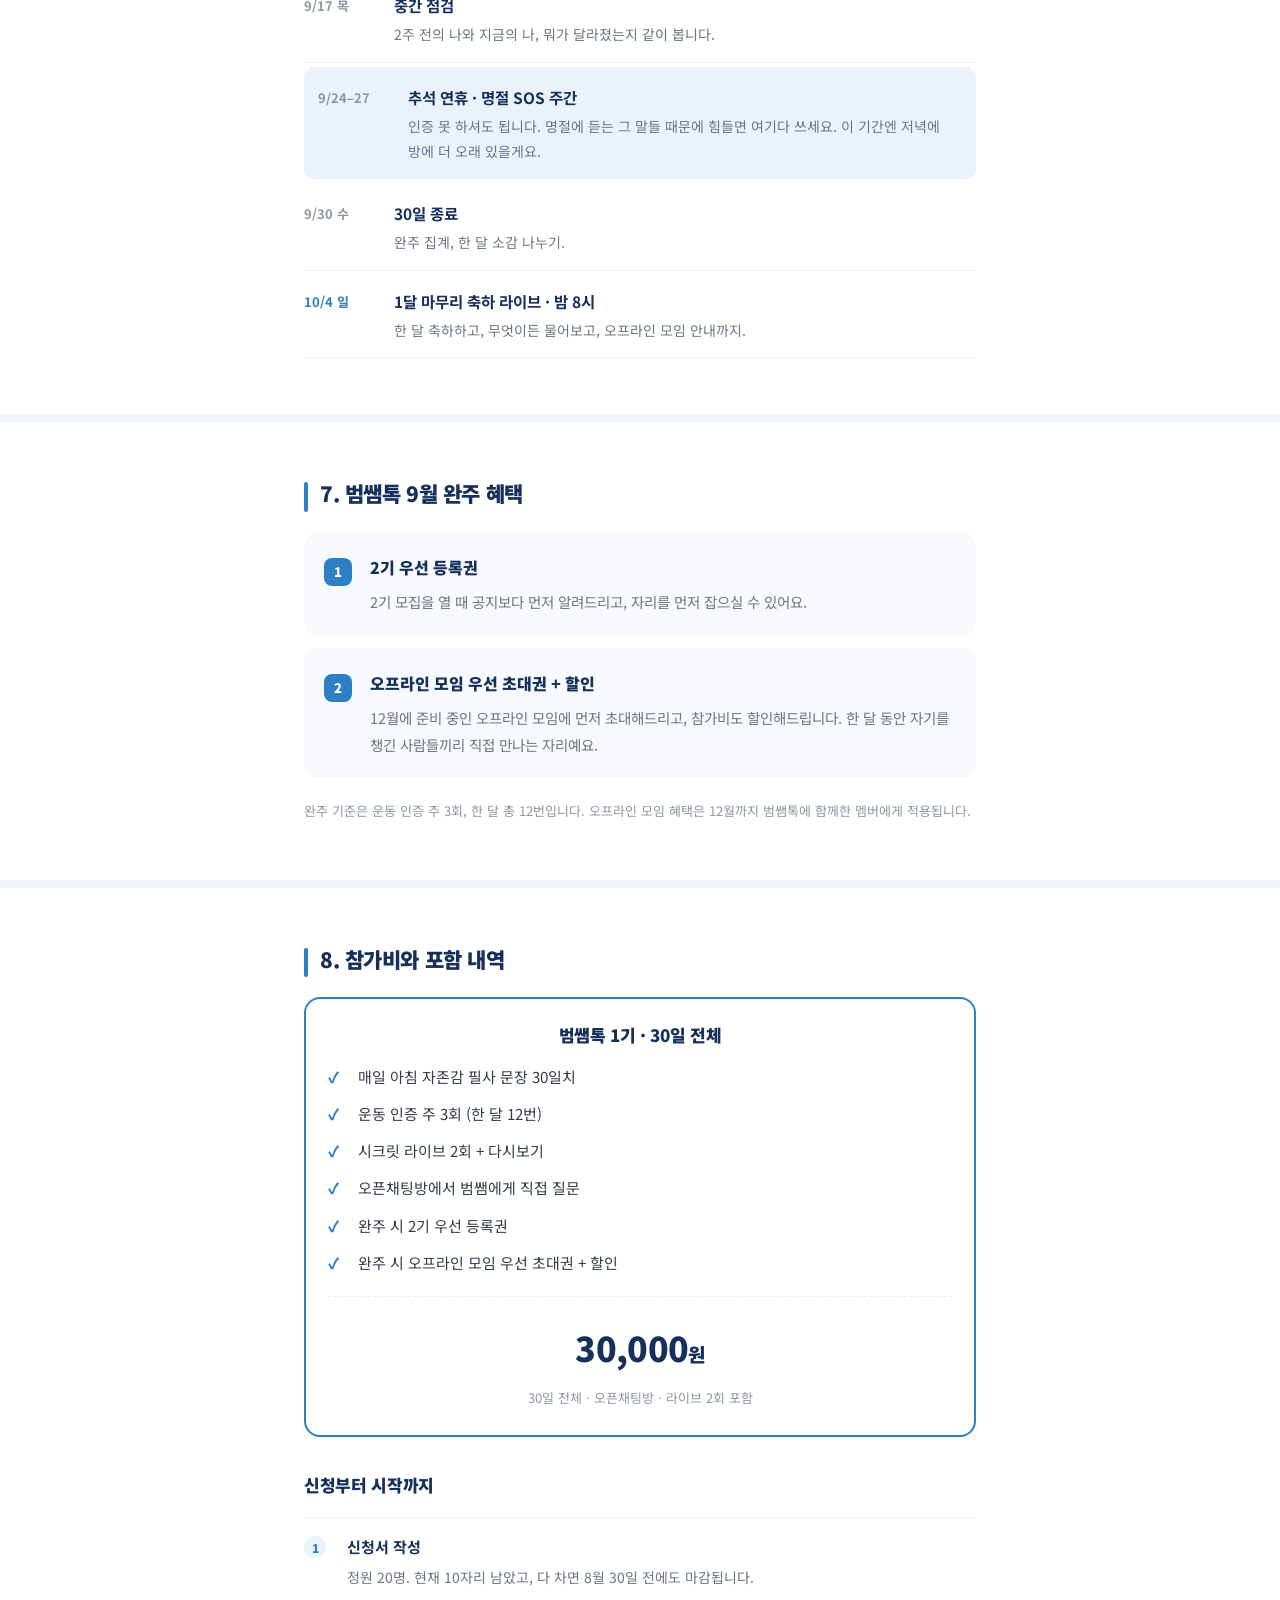
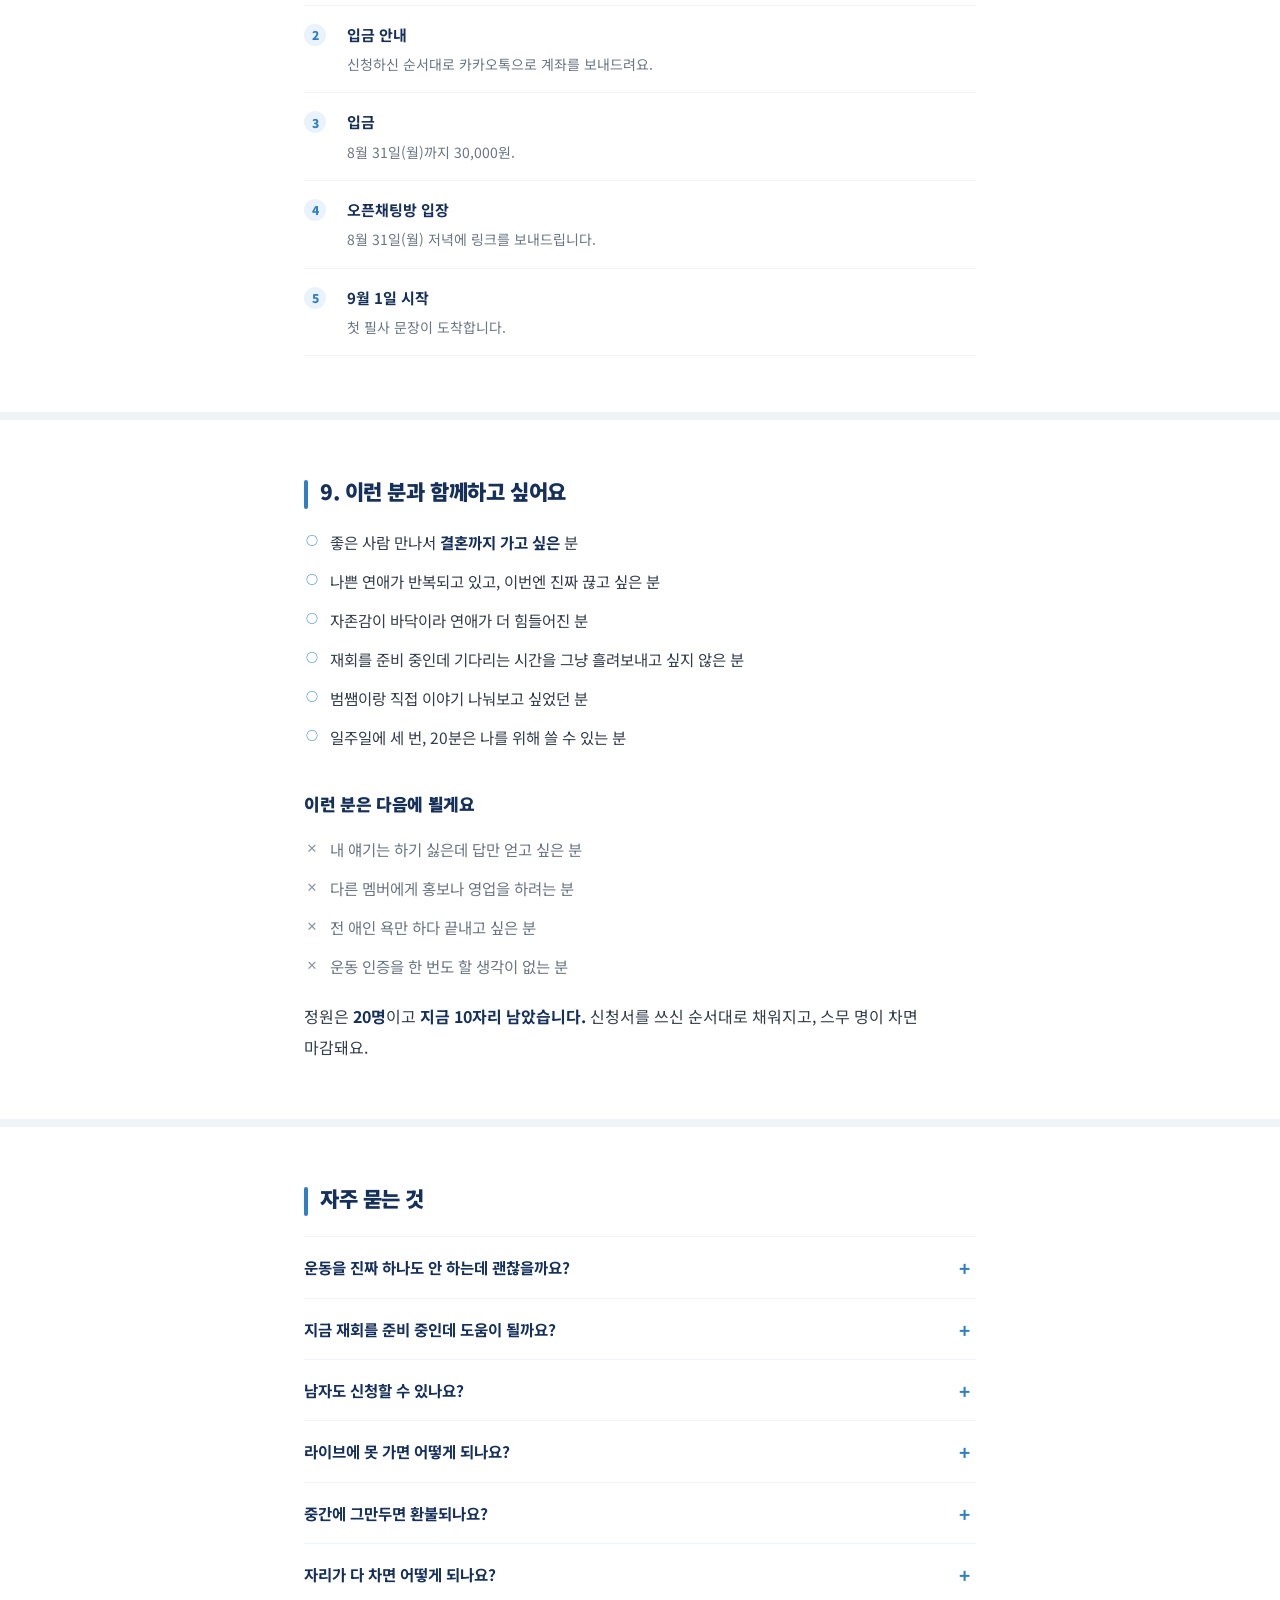
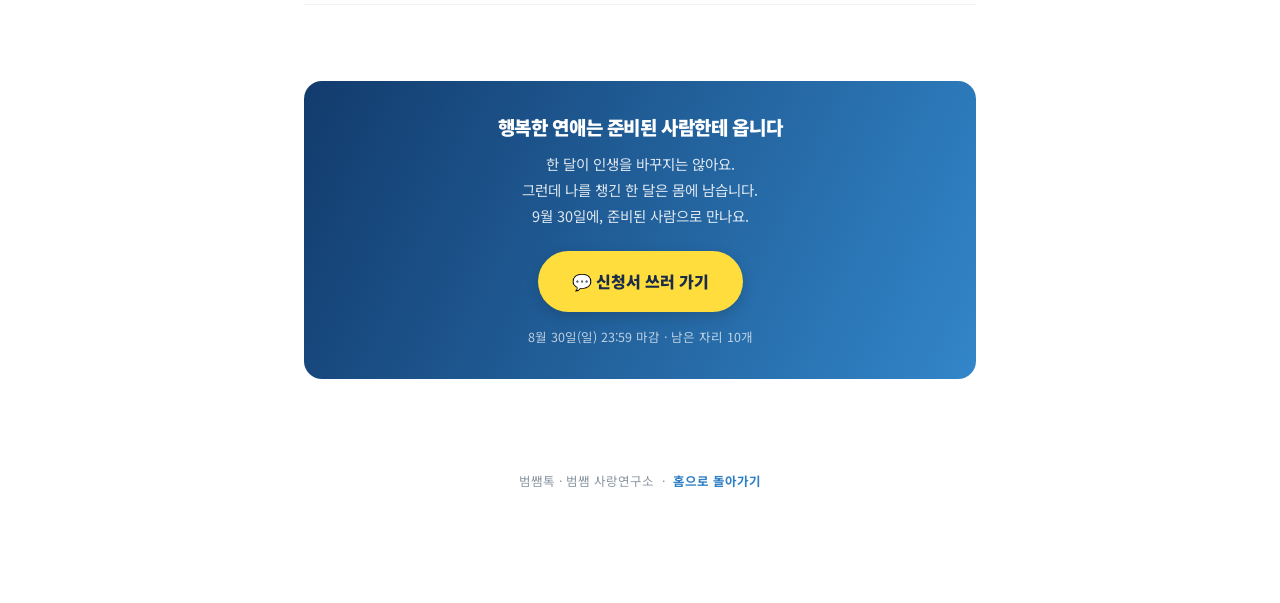
==== commit d4c7a6f6: "범쌤미팅 상세페이지 신규 등록 (/meeting) + 팔로워 4.3만 전 페이지 반영 - meeting.html: 12/11 홍대 오프라인 모임 페이지 (모바일 하단 고정 신청 버" ====
--- a/beomssamtalk.html
+++ b/beomssamtalk.html
@@ -310,7 +310,7 @@
     <p>상담을 하다 보면 나쁜 연애를 붙잡고 있는 분들을 자주 만납니다. 자존감을 다 버려가면서까지요. 그럴 때마다 너무 안타까웠어요.</p>
     <p>이 프로젝트를 만든 이유는 딱 하나입니다. <strong>행복한 연애를 하셨으면 하는 바람입니다.</strong> 그 첫 시작을 스무 명과 함께하고 싶어요.</p>
     <div class="hstat">
-      <div><b>4.1만</b><span>인스타그램 팔로워</span></div>
+      <div><b>4.3만</b><span>인스타그램 팔로워</span></div>
       <div><b>3,000+</b><span>누적 상담</span></div>
       <div><b>3년차</b><span>연애·재회 상담</span></div>
     </div>
